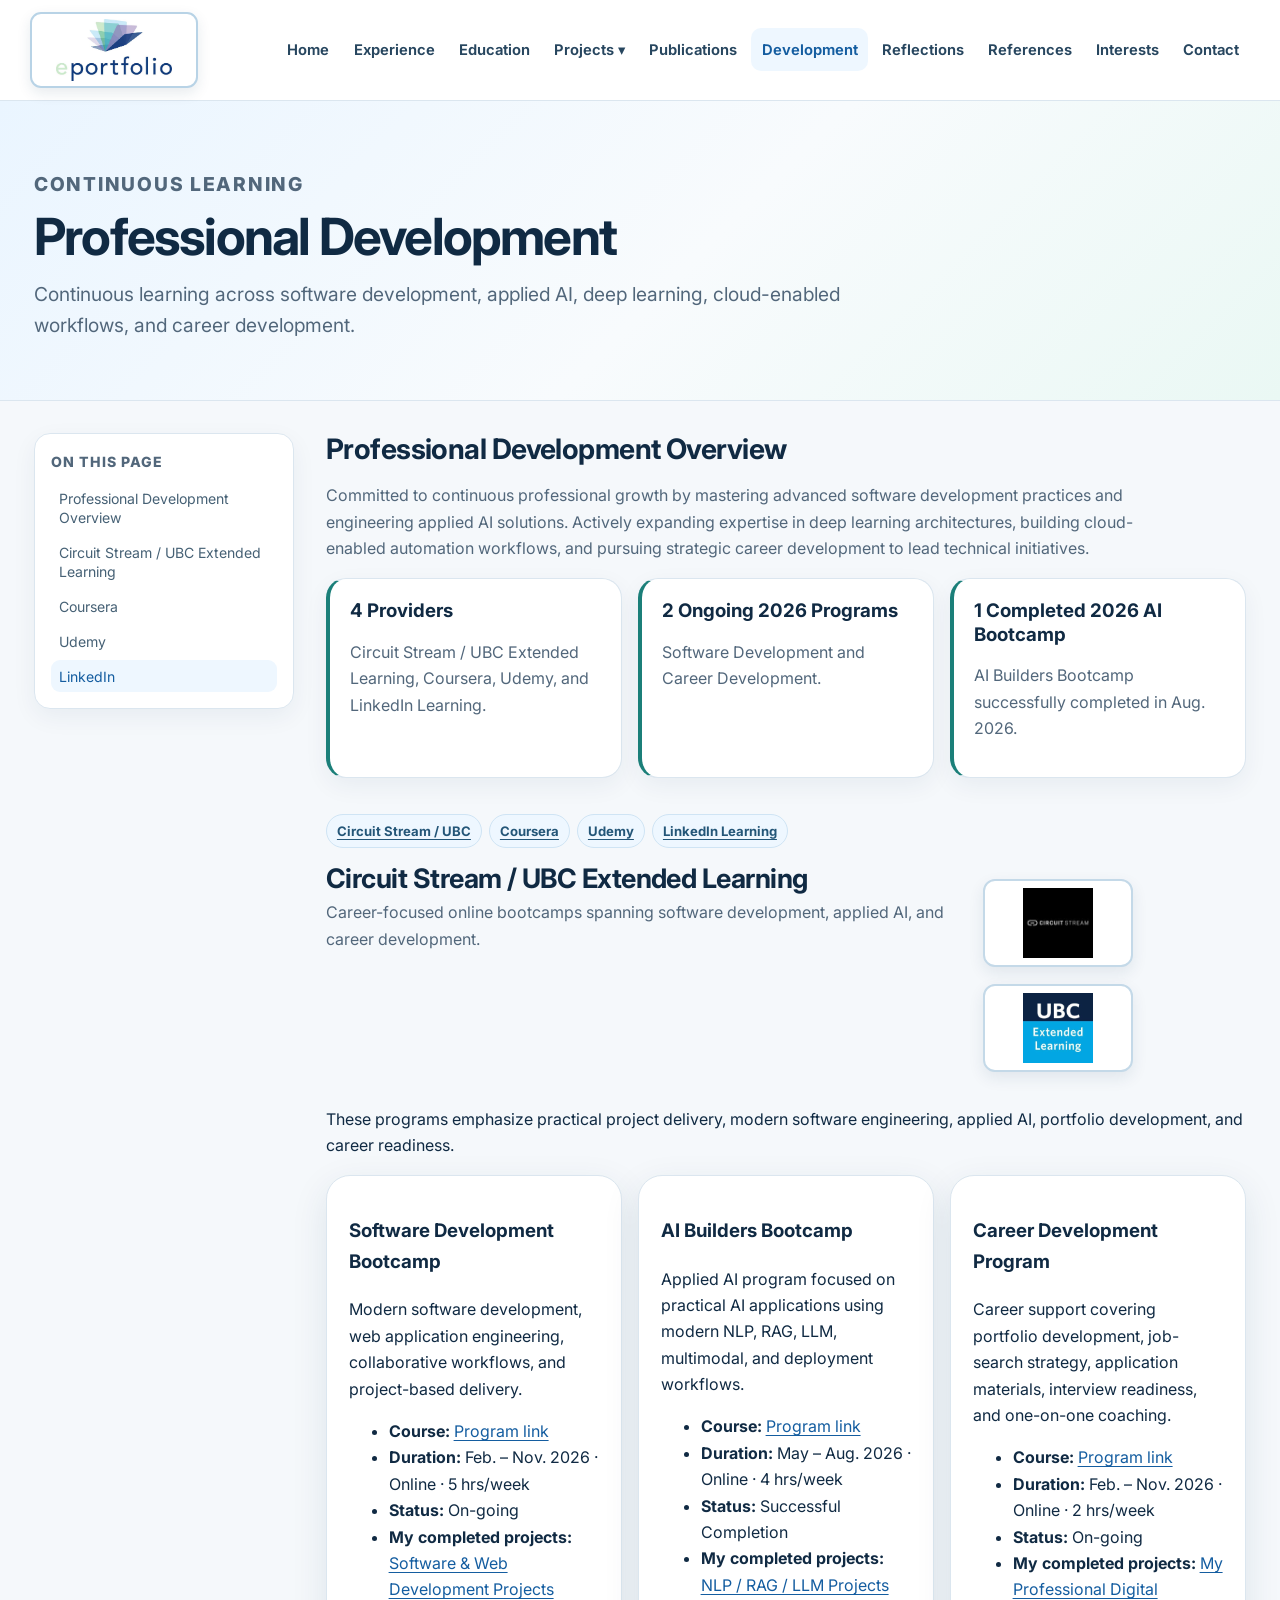
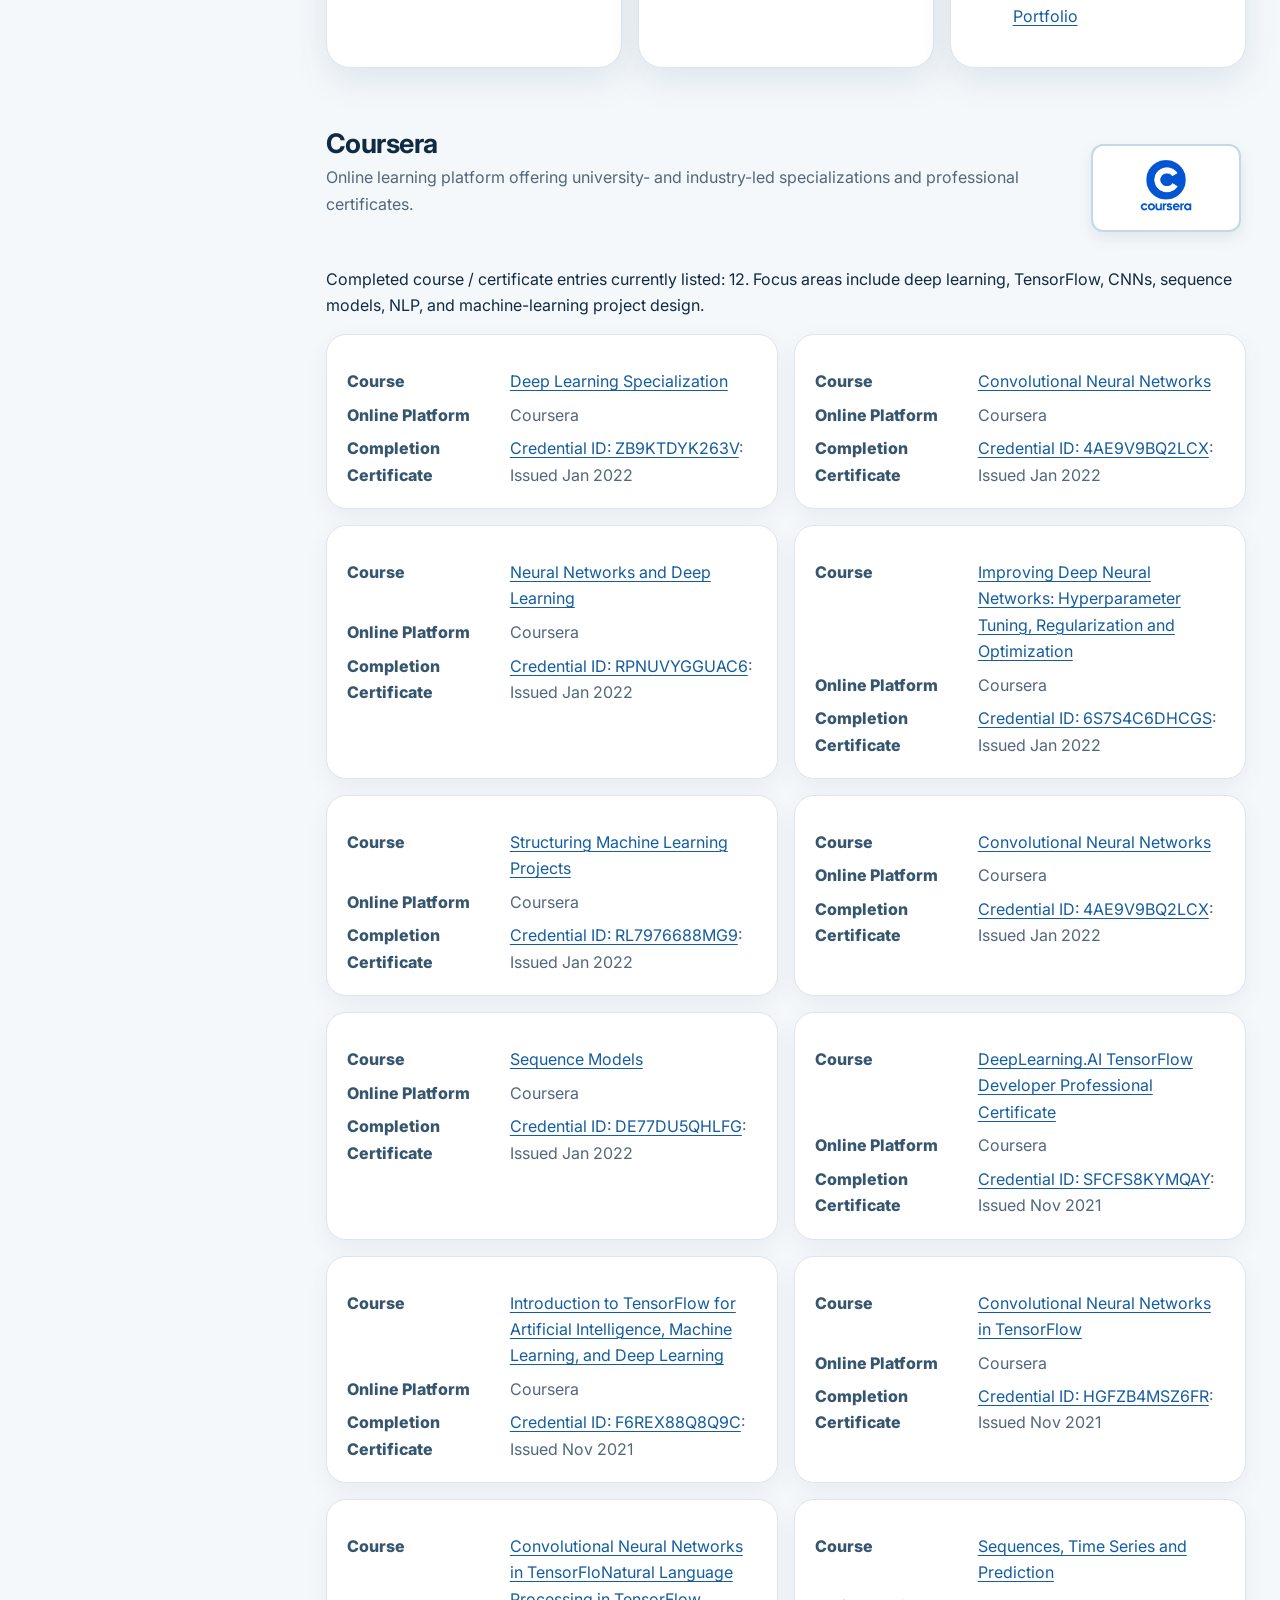
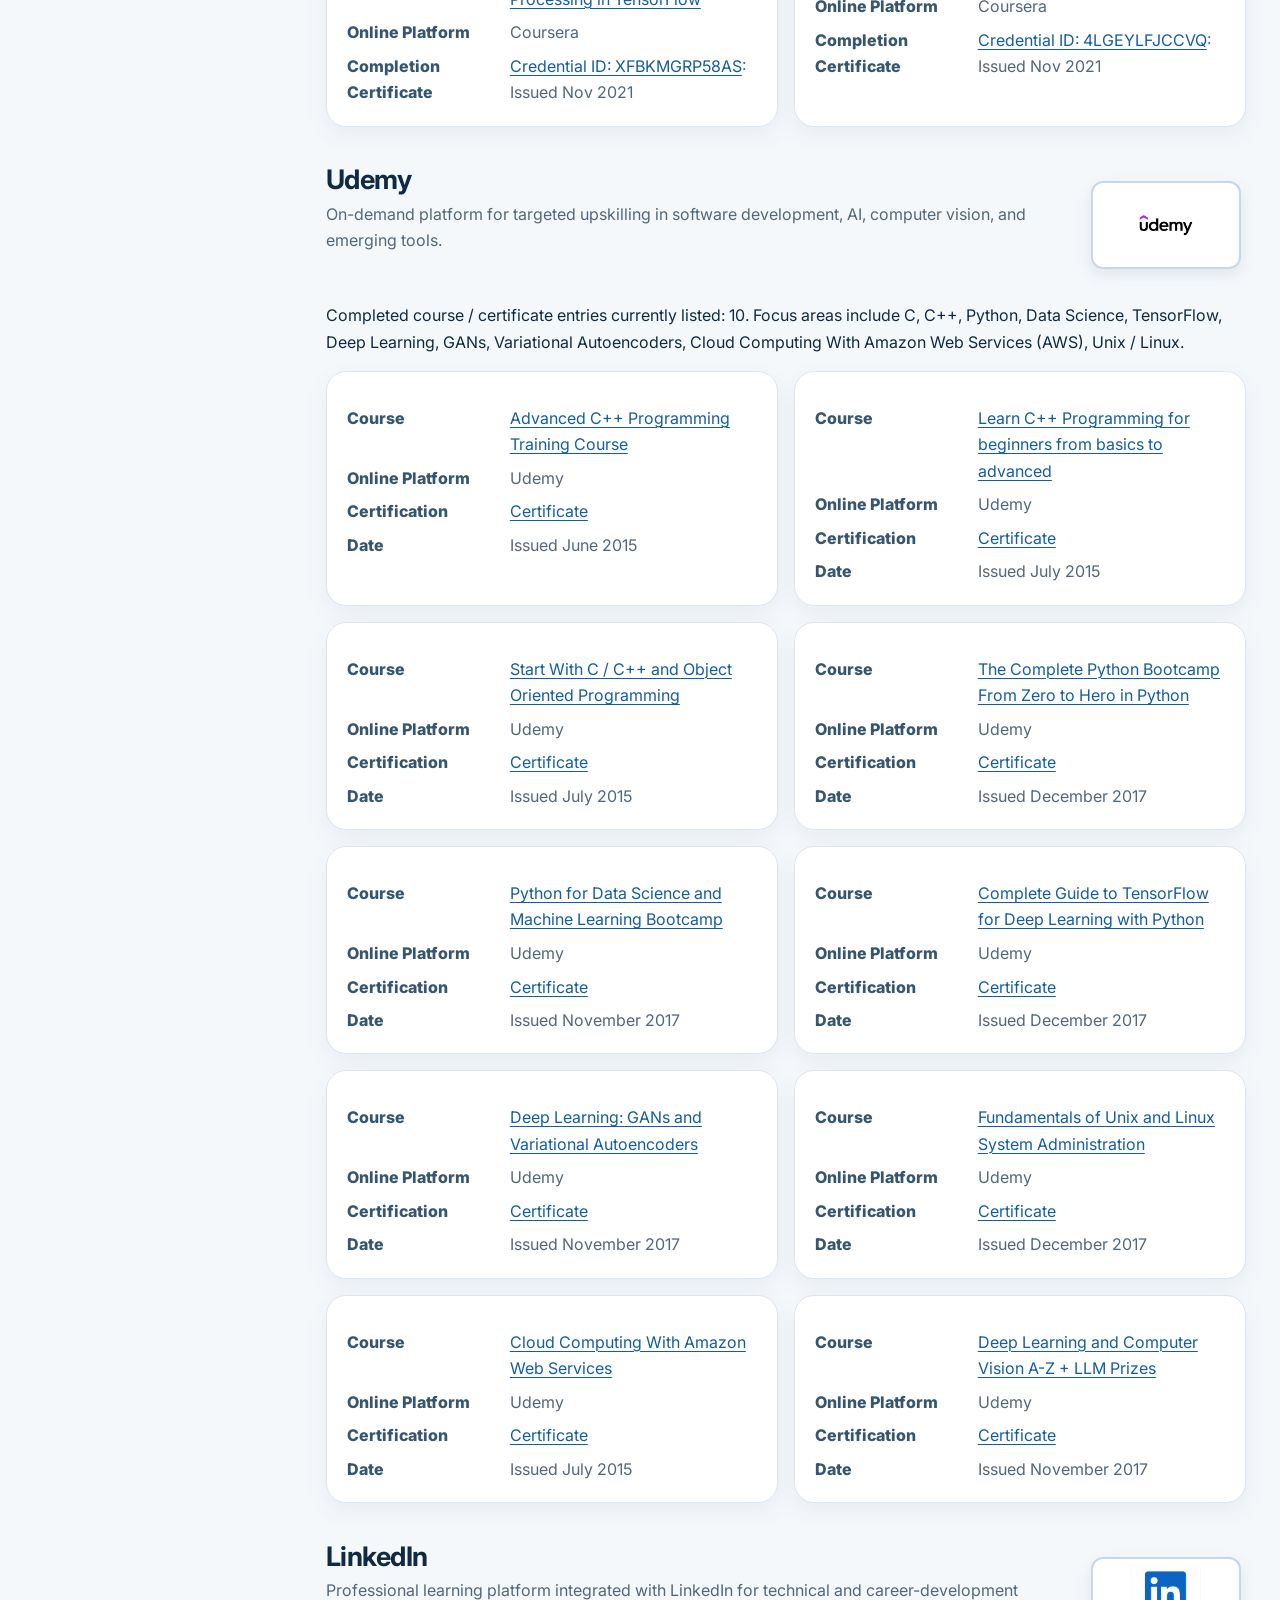
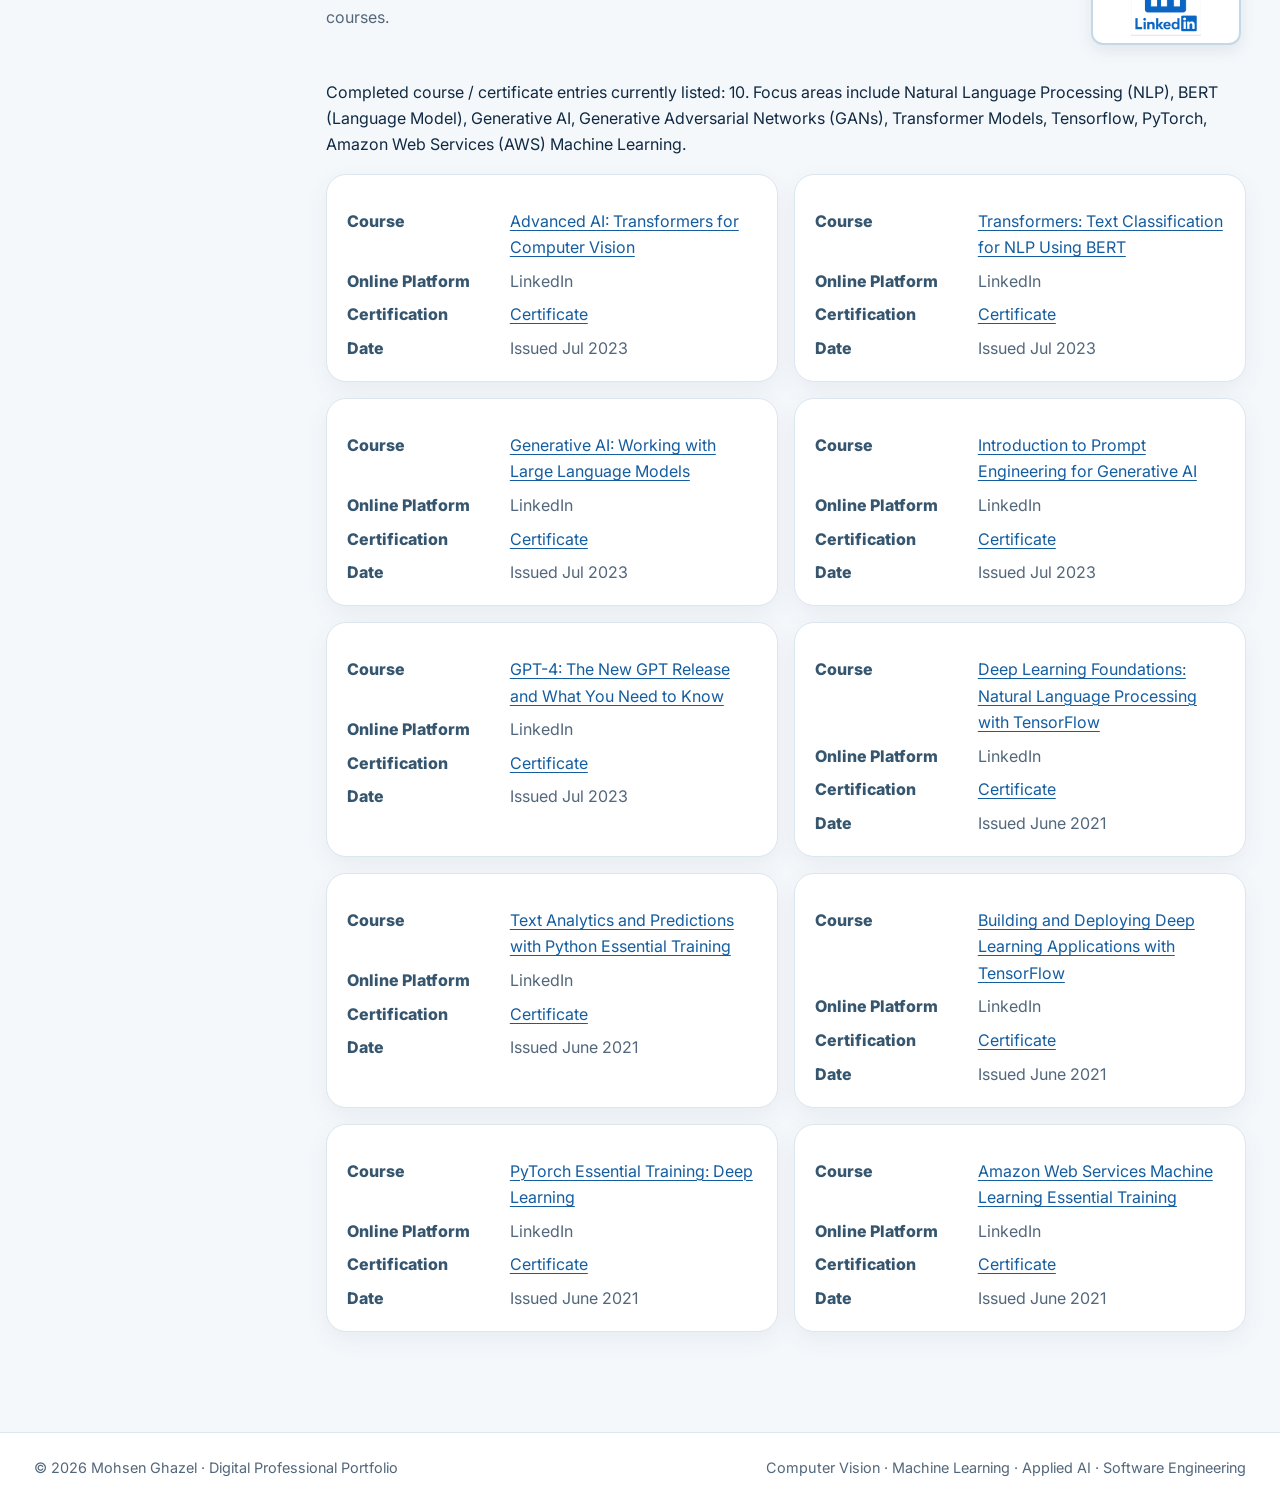
==== prof-dev.html @ 29c1208e "My updated DPP commit" ====
<!doctype html>
<html lang="en">
  <head>
    <meta charset="utf-8" />
    <meta content="width=device-width,initial-scale=1" name="viewport" />
    <meta
      content="Structured upskilling in software development, AI development, cloud technologies, and career development — presented as responsive cards instead of fixed-width tables."
      name="description"
    />
    <title>Professional Development | Mohsen Ghazel</title>
    <link href="https://fonts.googleapis.com" rel="preconnect" />
    <link crossorigin="" href="https://fonts.gstatic.com" rel="preconnect" />
    <link
      href="https://fonts.googleapis.com/css2?family=Inter:wght@400;500;600;700;800&amp;display=swap"
      rel="stylesheet"
    />
    <link href="css/styles.css" rel="stylesheet" />
  </head>
  <body id="top">
    <div data-site-header=""></div>
    <section class="hero">
      <div class="hero-inner">
        <p class="kicker">Continuous Learning</p>
        <h1>Professional Development</h1>
        <p>
          Continuous learning across software development, applied AI, deep
          learning, cloud-enabled workflows, and career development.
        </p>
      </div>
    </section>
    <main class="page-shell">
      <aside
        aria-label="Page table of contents"
        class="page-toc"
        data-page-toc=""
      ></aside>
      <div class="page-content">
        <section class="section" id="professional-development-overview">
          <h2 class="section-title" data-toc="">
            Professional Development Overview
          </h2>
          <p class="section-lead">
            Committed to continuous professional growth by mastering advanced 
            software development practices and engineering applied AI solutions. 
            Actively expanding expertise in deep learning architectures, building 
            cloud-enabled automation workflows, and pursuing strategic career 
            development to lead technical initiatives.
          </p>
          <div class="card-grid three">
            <article class="card feature-card">
              <h3>4 Providers</h3>
              <p>
                Circuit Stream / UBC Extended Learning, Coursera, Udemy, and
                LinkedIn Learning.
              </p>
            </article>
            <article class="card feature-card">
              <h3>2 Ongoing 2026 Programs</h3>
              <p>Software Development and Career Development.</p>
            </article>
            <article class="card feature-card">
              <h3>1 Completed 2026 AI Bootcamp</h3>
              <p>AI Builders Bootcamp successfully completed in Aug. 2026.</p>
            </article>
          </div>
        </section>
        <div class="chip-row">
          <a class="chip" href="#circuit-stream-ubc">Circuit Stream / UBC</a
          ><a class="chip" href="#coursera">Coursera</a
          ><a class="chip" href="#udemy">Udemy</a
          ><a class="chip" href="#linkedin">LinkedIn Learning</a>
        </div>
        <section class="section" id="circuit-stream-ubc">
          <div class="role-head">
            <div class="role-title-block">
              <h2 class="section-title" data-toc="">
                Circuit Stream / UBC Extended Learning
              </h2>
              <p class="company-line">
                Career-focused online bootcamps spanning software development,
                applied AI, and career development.
              </p>
            </div>
            <div class="chip-row">
              <img
                alt="Circuit Stream"
                src="assets/images/circuit_stream.jpg"
                style="
                  max-width: 100px;
                  max-height: 58px;
                  object-fit: contain;
                  border-radius: 8px;
                  background: #fff;
                  padding: 4px;
                "
              / class="provider-logo"><img
                alt="UBC Extended Learning"
                src="assets/images/ubc-extended-learning.jpg"
                style="
                  max-width: 100px;
                  max-height: 58px;
                  object-fit: contain;
                  border-radius: 8px;
                  background: #fff;
                  padding: 4px;
                "
              / class="provider-logo">
            </div>
          </div>
          <p>
            These programs emphasize practical project delivery, modern software
            engineering, applied AI, portfolio development, and career
            readiness.
          </p>
          <div class="card-grid three">
            <article class="role-card">
              <h3>Software Development Bootcamp</h3>
              <p>
                Modern software development, web application engineering,
                collaborative workflows, and project-based delivery.
              </p>
              <ul>
                <li>
                  <strong>Course: </strong
                  ><a
                    href="https://www.circuitstream.com/bootcamp/software-development"
                    rel="noopener"
                    target="_blank"
                    >Program link</a
                  >
                </li>
                <li>
                  <strong>Duration: </strong>Feb. – Nov. 2026 · Online · 5
                  hrs/week
                </li>
                <li><strong>Status: </strong>On-going</li>
                <li>
                  <strong>My completed projects: </strong
                  ><a href="software-web-projects.html"
                    >Software &amp; Web Development Projects</a
                  >
                </li>
              </ul>
            </article>
            <article class="role-card">
              <h3>AI Builders Bootcamp</h3>
              <p>
                Applied AI program focused on practical AI applications using
                modern NLP, RAG, LLM, multimodal, and deployment workflows.
              </p>
              <ul>
                <li>
                  <strong>Course: </strong
                  ><a
                    href="https://www.circuitstream.com/lp/ai-builders-bootcamp"
                    rel="noopener"
                    target="_blank"
                    >Program link</a
                  >
                </li>
                <li>
                  <strong>Duration: </strong>May – Aug. 2026 · Online · 4
                  hrs/week
                </li>
                <li><strong>Status: </strong>Successful Completion</li>
                <li>
                  <strong>My completed projects: </strong
                  ><a href="nlp-projects.html">NLP / RAG / LLM Projects</a>
                </li>
              </ul>
            </article>
            <article class="role-card">
              <h3>Career Development Program</h3>
              <p>
                Career support covering portfolio development, job-search
                strategy, application materials, interview readiness, and
                one-on-one coaching.
              </p>
              <ul>
                <li>
                  <strong>Course: </strong
                  ><a
                    href="https://help.circuitstream.com/career-development/introducing-the-career-program"
                    rel="noopener"
                    target="_blank"
                    >Program link</a
                  >
                </li>
                <li>
                  <strong>Duration: </strong>Feb. – Nov. 2026 · Online · 2
                  hrs/week
                </li>
                <li><strong>Status: </strong>On-going</li>
                <li>
                  <strong>My completed projects: </strong
                  ><a href="index.html">My Professional Digital Portfolio</a>
                </li>
              </ul>
            </article>
          </div>
        </section>

        <!-- Coursera -->
        <section class="section" id="coursera">
          <div class="role-head">
            <div class="role-title-block">
              <h2 class="section-title" data-toc="">Coursera</h2>
              <p class="company-line">
                Online learning platform offering university- and industry-led
                specializations and professional certificates.
              </p>
            </div>
            <div class="chip-row">
              <img
                alt="Coursera"
                src="assets/images/coursera.png"
                style="
                  max-width: 100px;
                  max-height: 58px;
                  object-fit: contain;
                  border-radius: 8px;
                  background: #fff;
                  padding: 4px;
                "
              / class="provider-logo">
            </div>
          </div>
          <p>
            Completed course / certificate entries currently listed: 12. Focus
            areas include deep learning, TensorFlow, CNNs, sequence models, NLP,
            and machine-learning project design.
          </p>

          <!-- Course # 1 -->
          <div class="card-grid">
            <article class="data-card">
              <dl>
                <dt>Course</dt>
                <dd>
                  <td>
                    <a
                      href="https://www.coursera.org/specializations/deep-learning/"
                      rel="noopener"
                      target="blank"
                      >Deep Learning Specialization</a
                    >
                  </td>
                </dd>
                <dt>Online Platform</dt>
                <dd><td>Coursera</td></dd>
                <dt>Completion Certificate</dt>
                <dd>
                  <td>
                    <a
                      href="https://www.coursera.org/account/accomplishments/specialization/certificate/ZB9KTDYK263V/"
                      rel="noopener"
                      target="blank"
                      >Credential ID: ZB9KTDYK263V</a
                    >: Issued Jan 2022
                  </td>
                </dd>
              </dl>
            </article>

            <!-- Course # 2 -->
            <article class="data-card">
              <dl>
                <dt>Course</dt>
                <dd>
                  <td>
                    <a
                      href="https://www.coursera.org/learn/convolutional-neural-networks?specialization=deep-learning/"
                      rel="noopener"
                      target="blank"
                      >Convolutional Neural Networks</a
                    >
                  </td>
                </dd>
                <dt>Online Platform</dt>
                <dd><td>Coursera</td></dd>
                <dt>Completion Certificate</dt>
                <dd>
                  <td>
                    <a
                      href="https://www.coursera.org/account/accomplishments/certificate/4AE9V9BQ2LCX/"
                      rel="noopener"
                      target="blank"
                      >Credential ID: 4AE9V9BQ2LCX</a
                    >: Issued Jan 2022
                  </td>
                </dd>
              </dl>
            </article>

            <!-- Course # 3 -->
            <article class="data-card">
              <dl>
                <dt>Course</dt>
                <dd>
                  <td>
                    <a
                      href="https://www.coursera.org/learn/neural-networks-deep-learning?specialization=deep-learning/"
                      rel="noopener"
                      target="blank"
                      >Neural Networks and Deep Learning</a
                    >
                  </td>
                </dd>
                <dt>Online Platform</dt>
                <dd><td>Coursera</td></dd>
                <dt>Completion Certificate</dt>
                <dd>
                  <td>
                    <a
                      href="https://www.coursera.org/account/accomplishments/certificate/RPNUVYGGUAC6/"
                      rel="noopener"
                      target="blank"
                      >Credential ID: RPNUVYGGUAC6</a
                    >: Issued Jan 2022
                  </td>
                </dd>
              </dl>
            </article>

            <!-- Course # 4 -->
            <article class="data-card">
              <dl>
                <dt>Course</dt>
                <dd>
                  <td>
                    <a
                      href="https://www.coursera.org/learn/deep-neural-network?specialization=deep-learning/"
                      rel="noopener"
                      target="blank"
                      >Improving Deep Neural Networks: Hyperparameter Tuning,
                      Regularization and Optimization</a
                    >
                  </td>
                </dd>
                <dt>Online Platform</dt>
                <dd><td>Coursera</td></dd>
                <dt>Completion Certificate</dt>
                <dd>
                  <td>
                    <a
                      href="https://www.coursera.org/account/accomplishments/certificate/6S7S4C6DHCGS/"
                      rel="noopener"
                      target="blank"
                      >Credential ID: 6S7S4C6DHCGS</a
                    >: Issued Jan 2022
                  </td>
                </dd>
              </dl>
            </article>

            <!-- Course # 5 -->
            <article class="data-card">
              <dl>
                <dt>Course</dt>
                <dd>
                  <td>
                    <a
                      href="https://www.coursera.org/learn/machine-learning-projects?specialization=deep-learning/"
                      rel="noopener"
                      target="blank"
                      >Structuring Machine Learning Projects</a
                    >
                  </td>
                </dd>
                <dt>Online Platform</dt>
                <dd><td>Coursera</td></dd>
                <dt>Completion Certificate</dt>
                <dd>
                  <td>
                    <a
                      href="https://www.coursera.org/account/accomplishments/certificate/RL7976688MG9/"
                      rel="noopener"
                      target="blank"
                      >Credential ID: RL7976688MG9</a
                    >: Issued Jan 2022
                  </td>
                </dd>
              </dl>
            </article>

            <!-- Course # 6 -->
            <article class="data-card">
              <dl>
                <dt>Course</dt>
                <dd>
                  <td>
                    <a
                      href="https://www.coursera.org/learn/convolutional-neural-networks?specialization=deep-learning/"
                      rel="noopener"
                      target="blank"
                      >Convolutional Neural Networks</a
                    >
                  </td>
                </dd>
                <dt>Online Platform</dt>
                <dd><td>Coursera</td></dd>
                <dt>Completion Certificate</dt>
                <dd>
                  <td>
                    <a
                      href="https://www.coursera.org/account/accomplishments/certificate/4AE9V9BQ2LCX/"
                      rel="noopener"
                      target="blank"
                      >Credential ID: 4AE9V9BQ2LCX</a
                    >: Issued Jan 2022
                  </td>
                </dd>
              </dl>
            </article>

            <!-- Course # 7 -->
            <article class="data-card">
              <dl>
                <dt>Course</dt>
                <dd>
                  <td>
                    <a
                      href="https://www.coursera.org/learn/nlp-sequence-models?specialization=deep-learning/"
                      rel="noopener"
                      target="blank"
                      >Sequence Models</a
                    >
                  </td>
                </dd>
                <dt>Online Platform</dt>
                <dd><td>Coursera</td></dd>
                <dt>Completion Certificate</dt>
                <dd>
                  <td>
                    <a
                      href="https://www.coursera.org/account/accomplishments/certificate/DE77DU5QHLFG/"
                      rel="noopener"
                      target="blank"
                      >Credential ID: DE77DU5QHLFG</a
                    >: Issued Jan 2022
                  </td>
                </dd>
              </dl>
            </article>

            <!-- Course # 8 -->
            <article class="data-card">
              <dl>
                <dt>Course</dt>
                <dd>
                  <td>
                    <a
                      href="https://www.coursera.org/professional-certificates/tensorflow-in-practice/"
                      rel="noopener"
                      target="blank"
                      >DeepLearning.AI TensorFlow Developer Professional
                      Certificate</a
                    >
                  </td>
                </dd>
                <dt>Online Platform</dt>
                <dd><td>Coursera</td></dd>
                <dt>Completion Certificate</dt>
                <dd>
                  <td>
                    <a
                      href="https://www.coursera.org/account/accomplishments/specialization/certificate/SFCFS8KYMQAY/"
                      rel="noopener"
                      target="blank"
                      >Credential ID: SFCFS8KYMQAY</a
                    >: Issued Nov 2021
                  </td>
                </dd>
              </dl>
            </article>

            <!-- Course # 9 -->
            <article class="data-card">
              <dl>
                <dt>Course</dt>
                <dd>
                  <td>
                    <a
                      href="https://www.coursera.org/learn/introduction-tensorflow?specialization=tensorflow-in-practice/"
                      rel="noopener"
                      target="blank"
                      >Introduction to TensorFlow for Artificial Intelligence,
                      Machine Learning, and Deep Learning</a
                    >
                  </td>
                </dd>
                <dt>Online Platform</dt>
                <dd><td>Coursera</td></dd>
                <dt>Completion Certificate</dt>
                <dd>
                  <td>
                    <a
                      href="https://www.coursera.org/account/accomplishments/certificate/F6REX88Q8Q9C/"
                      rel="noopener"
                      target="blank"
                      >Credential ID: F6REX88Q8Q9C</a
                    >: Issued Nov 2021
                  </td>
                </dd>
              </dl>
            </article>

            <!-- Course # 10 -->
            <article class="data-card">
              <dl>
                <dt>Course</dt>
                <dd>
                  <td>
                    <a
                      href="https://www.coursera.org/learn/convolutional-neural-networks-tensorflow?specialization=tensorflow-in-practice/"
                      rel="noopener"
                      target="blank"
                      >Convolutional Neural Networks in TensorFlow</a
                    >
                  </td>
                </dd>
                <dt>Online Platform</dt>
                <dd><td>Coursera</td></dd>
                <dt>Completion Certificate</dt>
                <dd>
                  <td>
                    <a
                      href="https://www.coursera.org/account/accomplishments/certificate/HGFZB4MSZ6FR/"
                      rel="noopener"
                      target="blank"
                      >Credential ID: HGFZB4MSZ6FR</a
                    >: Issued Nov 2021
                  </td>
                </dd>
              </dl>
            </article>

            <!-- Course # 11 -->
            <article class="data-card">
              <dl>
                <dt>Course</dt>
                <dd>
                  <td>
                    <a
                      href="https://www.coursera.org/learn/natural-language-processing-tensorflow?specialization=tensorflow-in-practice/"
                      rel="noopener"
                      target="blank"
                      >Convolutional Neural Networks in TensorFloNatural
                      Language Processing in TensorFlow</a
                    >
                  </td>
                </dd>
                <dt>Online Platform</dt>
                <dd><td>Coursera</td></dd>
                <dt>Completion Certificate</dt>
                <dd>
                  <td>
                    <a
                      href="https://www.coursera.org/account/accomplishments/certificate/XFBKMGRP58AS/"
                      rel="noopener"
                      target="blank"
                      >Credential ID: XFBKMGRP58AS</a
                    >: Issued Nov 2021
                  </td>
                </dd>
              </dl>
            </article>

            <!-- Course # 12 -->
            <article class="data-card">
              <dl>
                <dt>Course</dt>
                <dd>
                  <td>
                    <a
                      href="https://www.coursera.org/learn/tensorflow-sequences-time-series-and-prediction?specialization=tensorflow-in-practice/"
                      rel="noopener"
                      target="blank"
                      >Sequences, Time Series and Prediction</a
                    >
                  </td>
                </dd>
                <dt>Online Platform</dt>
                <dd><td>Coursera</td></dd>
                <dt>Completion Certificate</dt>
                <dd>
                  <td>
                    <a
                      href="https://www.coursera.org/account/accomplishments/certificate/4LGEYLFJCCVQ/"
                      rel="noopener"
                      target="blank"
                      >Credential ID: 4LGEYLFJCCVQ</a
                    >: Issued Nov 2021
                  </td>
                </dd>
              </dl>
            </article>
          </div>
        </section>

        <!-- Udemy -->
        <section class="section" id="udemy">
          <div class="role-head">
            <div class="role-title-block">
              <h2 class="section-title" data-toc="">Udemy</h2>
              <p class="company-line">
                On-demand platform for targeted upskilling in software
                development, AI, computer vision, and emerging tools.
              </p>
            </div>
            <div class="chip-row">
              <img
                alt="Udemy"
                src="assets/images/udemy.png"
                style="
                  max-width: 100px;
                  max-height: 58px;
                  object-fit: contain;
                  border-radius: 8px;
                  background: #fff;
                  padding: 4px;
                "
              / class="provider-logo">
            </div>
          </div>
          <p>
            Completed course / certificate entries currently listed: 10. Focus
            areas include C, C++, Python, Data Science, TensorFlow, Deep Learning, GANs, 
            Variational Autoencoders, Cloud Computing With Amazon Web Services (AWS),  Unix / Linux.
          </p>
          <div class="card-grid">

            <!-- Course # 1 -->
            <article class="data-card">
              <dl>
                <dt>Course</dt>
                <dd>
                  <td>
                    <a
                      href="https://www.udemy.com/course/advanced-c-programming/"
                      rel="noopener"
                      target="blank">Advanced C++ Programming Training Course</a>
                  </td>
                </dd>
                <dt>Online Platform</dt>
                <dd>
                    <td>Udemy</td>
                </dd>
                <dt>Certification</dt>
                <dd>
                  <td>
                    <a
                      href="https://www.udemy.com/certificate/UC-YIQM1E6H/"
                      rel="noopener"
                      target="blank">Certificate</a>
                  </td>
                </dd>
                <dt>Date</dt>
                <dd>
                  <td>
                     Issued June 2015
                  </td>
                </dd>
              </dl>
            </article>

            <!-- Course # 2 -->
            <article class="data-card">
              <dl>
                <dt>Course</dt>
                <dd>
                  <td>
                    <a
                      href="https://www.udemy.com/course/complete-c-programming-step-by-step-tutorial/"
                      rel="noopener"
                      target="blank">Learn C++ Programming for beginners from basics to advanced</a>
                  </td>
                </dd>
                <dt>Online Platform</dt>
                <dd>
                    <td>Udemy</td>
                </dd>
                <dt>Certification</dt>
                <dd>
                  <td>
                    <a
                      href="https://www.udemy.com/certificate/UC-ENN8RD55/"
                      rel="noopener"
                      target="blank">Certificate</a>
                  </td>
                </dd>
                <dt>Date</dt>
                <dd>
                  <td>
                     Issued July 2015
                  </td>
                </dd>
              </dl>
            </article>

            <!-- Course # 3 -->
            <article class="data-card">
              <dl>
                <dt>Course</dt>
                <dd>
                  <td>
                    <a
                      href="https://www.udemy.com/course/beginning-with-c-plus-plus/"
                      rel="noopener"
                      target="blank">Start With C / C++ and Object Oriented Programming</a>
                  </td>
                </dd>
                <dt>Online Platform</dt>
                <dd>
                    <td>Udemy</td>
                </dd>
                <dt>Certification</dt>
                <dd>
                  <td>
                    <a
                      href="https://www.udemy.com/certificate/UC-W9SD3MDA/"
                      rel="noopener"
                      target="blank">Certificate</a>
                  </td>
                </dd>
                <dt>Date</dt>
                <dd>
                  <td>
                     Issued July 2015
                  </td>
                </dd>
              </dl>
            </article>

            <!-- Course # 4 -->
            <article class="data-card">
              <dl>
                <dt>Course</dt>
                <dd>
                  <td>
                    <a
                      href="https://www.udemy.com/course/complete-python-bootcamp/"
                      rel="noopener"
                      target="blank">The Complete Python Bootcamp From Zero to Hero in Python</a>
                  </td>
                </dd>
                <dt>Online Platform</dt>
                <dd>
                    <td>Udemy</td>
                </dd>
                <dt>Certification</dt>
                <dd>
                  <td>
                    <a
                      href="https://www.udemy.com/certificate/UC-N4HSH5JZ/"
                      rel="noopener"
                      target="blank">Certificate</a>
                  </td>
                </dd>
                <dt>Date</dt>
                <dd>
                  <td>
                     Issued December 2017
                  </td>
                </dd>
              </dl>
            </article>

            <!-- Course # 5 -->
            <article class="data-card">
              <dl>
                <dt>Course</dt>
                <dd>
                  <td>
                    <a
                      href="https://www.udemy.com/course/python-for-data-science-and-machine-learning-bootcamp/"
                      rel="noopener"
                      target="blank">Python for Data Science and Machine Learning Bootcamp</a>
                  </td>
                </dd>
                <dt>Online Platform</dt>
                <dd>
                    <td>Udemy</td>
                </dd>
                <dt>Certification</dt>
                <dd>
                  <td>
                    <a
                      href="https://www.udemy.com/certificate/UC-VI5YU85D/"
                      rel="noopener"
                      target="blank">Certificate</a>
                  </td>
                </dd>
                <dt>Date</dt>
                <dd>
                  <td>
                     Issued November 2017
                  </td>
                </dd>
              </dl>
            </article>

            <!-- Course # 6 -->
            <article class="data-card">
              <dl>
                <dt>Course</dt>
                <dd>
                  <td>
                    <a
                      href="https://www.udemy.com/course/complete-guide-to-tensorflow-for-deep-learning-with-python/"
                      rel="noopener"
                      target="blank">Complete Guide to TensorFlow for Deep Learning with Python</a>
                  </td>
                </dd>
                <dt>Online Platform</dt>
                <dd>
                    <td>Udemy</td>
                </dd>
                <dt>Certification</dt>
                <dd>
                  <td>
                    <a
                      href="https://www.udemy.com/certificate/UC-Y8OOV727/"
                      rel="noopener"
                      target="blank">Certificate</a>
                  </td>
                </dd>
                <dt>Date</dt>
                <dd>
                  <td>
                     Issued December 2017
                  </td>
                </dd>
              </dl>
            </article>

            <!-- Course # 7 -->
            <article class="data-card">
              <dl>
                <dt>Course</dt>
                <dd>
                  <td>
                    <a
                      href="https://www.udemy.com/course/deep-learning-gans-and-variational-autoencoders/"
                      rel="noopener"
                      target="blank">Deep Learning: GANs and Variational Autoencoders</a>
                  </td>
                </dd>
                <dt>Online Platform</dt>
                <dd>
                    <td>Udemy</td>
                </dd>
                <dt>Certification</dt>
                <dd>
                  <td>
                    <a
                      href="https://www.udemy.com/certificate/UC-IGZDH09G/"
                      rel="noopener"
                      target="blank">Certificate</a>
                  </td>
                </dd>
                <dt>Date</dt>
                <dd>
                  <td>
                     Issued November 2017
                  </td>
                </dd>
              </dl>
            </article>

            <!-- Course # 8 -->
            <article class="data-card">
              <dl>
                <dt>Course</dt>
                <dd>
                  <td>
                    <a
                      href="https://www.udemy.com/course/fundamentals-of-unix-and-linux-system-administration/"
                      rel="noopener"
                      target="blank">Fundamentals of Unix and Linux System Administration</a>
                  </td>
                </dd>
                <dt>Online Platform</dt>
                <dd>
                    <td>Udemy</td>
                </dd>
                <dt>Certification</dt>
                <dd>
                  <td>
                    <a
                      href="https://www.udemy.com/certificate/UC-MKYF027B/"
                      rel="noopener"
                      target="blank">Certificate</a>
                  </td>
                </dd>
                <dt>Date</dt>
                <dd>
                  <td>
                     Issued December 2017
                  </td>
                </dd>
              </dl>
            </article>

            <!-- Course # 9 -->
            <article class="data-card">
              <dl>
                <dt>Course</dt>
                <dd>
                  <td>
                    <a
                      href="https://www.udemy.com/course/cloud-computing-with-amazon-web-services-part-1/"
                      rel="noopener"
                      target="blank">Cloud Computing With Amazon Web Services</a>
                  </td>
                </dd>
                <dt>Online Platform</dt>
                <dd>
                    <td>Udemy</td>
                </dd>
                <dt>Certification</dt>
                <dd>
                  <td>
                    <a
                      href="https://www.udemy.com/certificate/UC-KI8N9J1Q/"
                      rel="noopener"
                      target="blank">Certificate</a>
                  </td>
                </dd>
                <dt>Date</dt>
                <dd>
                  <td>
                     Issued July 2015
                  </td>
                </dd>
              </dl>
            </article>

            <!-- Course # 10 -->
            <article class="data-card">
              <dl>
                <dt>Course</dt>
                <dd>
                  <td>
                    <a
                      href="https://www.udemy.com/course/computer-vision-a-z/"
                      rel="noopener"
                      target="blank">Deep Learning and Computer Vision A-Z + LLM Prizes</a>
                  </td>
                </dd>
                <dt>Online Platform</dt>
                <dd>
                    <td>Udemy</td>
                </dd>
                <dt>Certification</dt>
                <dd>
                  <td>
                    <a
                      href="https://www.udemy.com/certificate/UC-5EJ1U7OT/"
                      rel="noopener"
                      target="blank">Certificate</a>
                  </td>
                </dd>
                <dt>Date</dt>
                <dd>
                  <td>
                     Issued November 2017
                  </td>
                </dd>
              </dl>
            </article>
        </section>

        <!-- LinkedIn -->
        <section class="section" id="linkedin">
          <div class="role-head">
            <div class="role-title-block">
              <h2 class="section-title" data-toc="">LinkedIn</h2>
              <p class="company-line">
                Professional learning platform integrated with LinkedIn for
                technical and career-development courses.
              </p>
            </div>
            <div class="chip-row">
              <img
                alt="LinkedIn"
                src="assets/images/linkedin.png"
                style="
                  max-width: 100px;
                  max-height: 58px;
                  object-fit: contain;
                  border-radius: 8px;
                  background: #fff;
                  padding: 4px;
                "
              / class="provider-logo">
            </div>
          </div>
          <p>
            Completed course / certificate entries currently listed: 10. Focus
            areas include Natural Language Processing (NLP), BERT (Language Model),
            Generative AI, Generative Adversarial Networks (GANs), 
            Transformer Models, Tensorflow, PyTorch, Amazon Web Services (AWS) Machine Learning.
          </p>
          <div class="card-grid">

            <!-- Course # 1 -->
            <article class="data-card">
              <dl>
                <dt>Course</dt>
                <dd>
                  <td>
                    <a
                      href="https://www.linkedin.com/learning/advanced-ai-transformers-for-computer-vision/"
                      rel="noopener"
                      target="blank">Advanced AI: Transformers for Computer Vision</a>
                  </td>
                </dd>
                <dt>Online Platform</dt>
                <dd>
                    <td>LinkedIn</td>
                </dd>
                <dt>Certification</dt>
                <dd>
                  <td>
                    <a
                      href="https://www.linkedin.com/learning/certificates/0f47989471ab7770aa7fd74dfc569345faa39df8bd0def56ed1d1c548ed3d978/"
                      rel="noopener"
                      target="blank">Certificate</a>
                  </td>
                </dd>
                <dt>Date</dt>
                <dd>
                  <td>
                     Issued Jul 2023
                  </td>
                </dd>
              </dl>
            </article>

            <!-- Course # 2 -->
            <article class="data-card">
              <dl>
                <dt>Course</dt>
                <dd>
                  <td>
                    <a
                      href="https://www.linkedin.com/learning/large-language-models-text-classification-for-nlp-using-bert/"
                      rel="noopener"
                      target="blank">Transformers: Text Classification for NLP Using BERT</a>
                  </td>
                </dd>
                <dt>Online Platform</dt>
                <dd>
                    <td>LinkedIn</td>
                </dd>
                <dt>Certification</dt>
                <dd>
                  <td>
                    <a
                      href="https://www.linkedin.com/learning/certificates/93850c393b67d06a4a452b17874de25ceaccb898807f5e3fd1251ff911e07607/"
                      rel="noopener"
                      target="blank">Certificate</a>
                  </td>
                </dd>
                <dt>Date</dt>
                <dd>
                  <td>
                     Issued Jul 2023
                  </td>
                </dd>
              </dl>
            </article>

            <!-- Course # 3 -->
            <article class="data-card">
              <dl>
                <dt>Course</dt>
                <dd>
                  <td>
                    <a
                      href="https://www.linkedin.com/learning/generative-ai-working-with-large-language-models/"
                      rel="noopener"
                      target="blank">Generative AI: Working with Large Language Models</a>
                  </td>
                </dd>
                <dt>Online Platform</dt>
                <dd>
                    <td>LinkedIn</td>
                </dd>
                <dt>Certification</dt>
                <dd>
                  <td>
                    <a
                      href="https://www.linkedin.com/learning/certificates/e729b8f57ae2777353185f6dca7bbbbc490c369eaba091c026276ed465899995/"
                      rel="noopener"
                      target="blank">Certificate</a>
                  </td>
                </dd>
                <dt>Date</dt>
                <dd>
                  <td>
                     Issued Jul 2023
                  </td>
                </dd>
              </dl>
            </article>

            <!-- Course # 4 -->
            <article class="data-card">
              <dl>
                <dt>Course</dt>
                <dd>
                  <td>
                    <a
                      href="https://www.linkedin.com/learning/introduction-to-prompt-engineering-for-generative-ai-2023/"
                      rel="noopener"
                      target="blank">Introduction to Prompt Engineering for Generative AI</a>
                  </td>
                </dd>
                <dt>Online Platform</dt>
                <dd>
                    <td>LinkedIn</td>
                </dd>
                <dt>Certification</dt>
                <dd>
                  <td>
                    <a
                      href="https://www.linkedin.com/learning/certificates/1256307cfbdd0553beee0de56bfc87e46735600f6ccb145c9d28138869c5865a/"
                      rel="noopener"
                      target="blank">Certificate</a>
                  </td>
                </dd>
                <dt>Date</dt>
                <dd>
                  <td>
                     Issued Jul 2023
                  </td>
                </dd>
              </dl>
            </article>

            <!-- Course # 5 -->
            <article class="data-card">
              <dl>
                <dt>Course</dt>
                <dd>
                  <td>
                    <a
                      href="https://www.linkedin.com/learning/gpt-4-openai-s-gpt-model-and-what-you-need-to-know/"
                      rel="noopener"
                      target="blank">GPT-4: The New GPT Release and What You Need to Know</a>
                  </td>
                </dd>
                <dt>Online Platform</dt>
                <dd>
                    <td>LinkedIn</td>
                </dd>
                <dt>Certification</dt>
                <dd>
                  <td>
                    <a
                      href="https://www.linkedin.com/learning/certificates/32e04d66316b786bc46ffcd4a0591c240a2b9b7c68674a15415f7d1ef85709e2/"
                      rel="noopener"
                      target="blank">Certificate</a>
                  </td>
                </dd>
                <dt>Date</dt>
                <dd>
                  <td>
                     Issued Jul 2023
                  </td>
                </dd>
              </dl>
            </article>

            <!-- Course # 6 -->
            <article class="data-card">
              <dl>
                <dt>Course</dt>
                <dd>
                  <td>
                    <a
                      href="https://www.linkedin.com/learning/deep-learning-foundations-natural-language-processing-with-tensorflow/"
                      rel="noopener"
                      target="blank">Deep Learning Foundations: Natural Language Processing with TensorFlow</a>
                  </td>
                </dd>
                <dt>Online Platform</dt>
                <dd>
                    <td>LinkedIn</td>
                </dd>
                <dt>Certification</dt>
                <dd>
                  <td>
                    <a
                      href="https://www.linkedin.com/learning/certificates/fd9c769f76f2e3f1763b7a9772a912d293d9d48cba1636759b32ab453133dd6c?trk=backfilled_certificate/"
                      rel="noopener"
                      target="blank">Certificate</a>
                  </td>
                </dd>
                <dt>Date</dt>
                <dd>
                  <td>
                     Issued June 2021
                  </td>
                </dd>
              </dl>
            </article>

            <!-- Course # 7 -->
            <article class="data-card">
              <dl>
                <dt>Course</dt>
                <dd>
                  <td>
                    <a
                      href="https://www.linkedin.com/learning/text-analytics-and-predictions-with-python-essential-training/"
                      rel="noopener"
                      target="blank">Text Analytics and Predictions with Python Essential Training</a>
                  </td>
                </dd>
                <dt>Online Platform</dt>
                <dd>
                    <td>LinkedIn</td>
                </dd>
                <dt>Certification</dt>
                <dd>
                  <td>
                    <a
                      href="https://www.linkedin.com/learning/certificates/dca84b8ca59cf6cc684312e9d7af880a164e1c42d66ab16a2eadcea2d2be0d18?trk=backfilled_certificate/"
                      rel="noopener"
                      target="blank">Certificate</a>
                  </td>
                </dd>
                <dt>Date</dt>
                <dd>
                  <td>
                     Issued June 2021
                  </td>
                </dd>
              </dl>
            </article>

            <!-- Course # 8 -->
            <article class="data-card">
              <dl>
                <dt>Course</dt>
                <dd>
                  <td>
                    <a
                      href="https://www.linkedin.com/learning/building-and-deploying-deep-learning-applications-with-tensorflow/"
                      rel="noopener"
                      target="blank">Building and Deploying Deep Learning Applications with TensorFlow</a>
                  </td>
                </dd>
                <dt>Online Platform</dt>
                <dd>
                    <td>LinkedIn</td>
                </dd>
                <dt>Certification</dt>
                <dd>
                  <td>
                    <a
                      href="https://www.linkedin.com/learning/certificates/0e27549a8e0948176f428b69c6785b6d66046899767b8787f43946319ec7a1c8?trk=backfilled_certificate/"
                      rel="noopener"
                      target="blank">Certificate</a>
                  </td>
                </dd>
                <dt>Date</dt>
                <dd>
                  <td>
                     Issued June 2021
                  </td>
                </dd>
              </dl>
            </article>

            <!-- Course # 9 -->
            <article class="data-card">
              <dl>
                <dt>Course</dt>
                <dd>
                  <td>
                    <a
                      href="https://www.linkedin.com/learning/pytorch-essential-training-deep-learning-2019/"
                      rel="noopener"
                      target="blank">PyTorch Essential Training: Deep Learning</a>
                  </td>
                </dd>
                <dt>Online Platform</dt>
                <dd>
                    <td>LinkedIn</td>
                </dd>
                <dt>Certification</dt>
                <dd>
                  <td>
                    <a
                      href="https://www.linkedin.com/learning/certificates/bae9afb803619117190aaa43f2c392e5f59312d7d4d330c0dc5913735eeb6ea4?trk=backfilled_certificate/"
                      rel="noopener"
                      target="blank">Certificate</a>
                  </td>
                </dd>
                <dt>Date</dt>
                <dd>
                  <td>
                     Issued June 2021
                  </td>
                </dd>
              </dl>
            </article>

            <!-- Course # 10 -->
            <article class="data-card">
              <dl>
                <dt>Course</dt>
                <dd>
                  <td>
                    <a
                      href="https://www.linkedin.com/learning/amazon-web-services-machine-learning-essential-training/"
                      rel="noopener"
                      target="blank">Amazon Web Services Machine Learning Essential Training</a>
                  </td>
                </dd>
                <dt>Online Platform</dt>
                <dd>
                    <td>LinkedIn</td>
                </dd>
                <dt>Certification</dt>
                <dd>
                  <td>
                    <a
                      href="https://www.linkedin.com/learning/certificates/ba8b0fa01008257df4ed925e43abbeaf8325e2bfd1958dd57c92e41e9a8a5fd8?trk=backfilled_certificate/"
                      rel="noopener"
                      target="blank">Certificate</a>
                  </td>
                </dd>
                <dt>Date</dt>
                <dd>
                  <td>
                     Issued June 2021
                  </td>
                </dd>
              </dl>
            </article>
        </section>
      </div>
    </main>
    <a aria-label="Back to top" class="back-top" href="#top">↑</a>
    <div data-site-footer=""></div>
    <script src="js/script.js"></script>
  </body>
</html>
---- css/styles.css ----
/* =========================================================
   Mohsen Ghazel — Digital Professional Portfolio
   Global responsive design system | 17-Aug-2026
   ========================================================= */
:root{--ink:#102a43;--muted:#52677b;--brand:#145da0;--brand2:#1b7f79;--accent:#eef7ff;--mint:#edf9f5;--paper:#fff;--bg:#f5f8fb;--line:#dbe6ef;--shadow:0 12px 36px rgba(18,55,86,.10);--radius:20px;--max:1260px}
*{box-sizing:border-box}html{scroll-behavior:smooth;scroll-padding-top:100px}body{margin:0;background:var(--bg);color:var(--ink);font-family:Inter,ui-sans-serif,system-ui,-apple-system,BlinkMacSystemFont,"Segoe UI",sans-serif;line-height:1.65}a{color:var(--brand);text-decoration-thickness:1px;text-underline-offset:3px}a:hover{color:#0b467f}img{max-width:100%;display:block}button{font:inherit}
.site-header{position:sticky;top:0;z-index:1000;background:rgba(255,255,255,.94);backdrop-filter:blur(12px);border-bottom:1px solid var(--line)}.nav-shell{max-width:var(--max);margin:auto;padding:.7rem 1.25rem;display:flex;align-items:center;gap:1rem}.brand{display:flex;align-items:center;gap:.75rem;text-decoration:none;color:var(--ink);font-weight:800;min-width:max-content}.brand img{width:118px;height:54px;object-fit:contain;border-radius:8px}.brand-text{display:none}.nav-toggle{margin-left:auto;border:1px solid var(--line);background:#fff;border-radius:10px;padding:.55rem .75rem;display:none}.global-nav{margin-left:auto;display:flex;align-items:center;gap:.15rem;flex-wrap:wrap}.global-nav a,.project-menu summary{display:block;padding:.58rem .68rem;border-radius:10px;text-decoration:none;color:#27465f;font-weight:650;font-size:.92rem;cursor:pointer;list-style:none}.global-nav a:hover,.global-nav a.active,.project-menu summary:hover{background:var(--accent);color:var(--brand)}.project-menu{position:relative}.project-menu summary::-webkit-details-marker{display:none}.project-menu[open] .project-pop{display:grid}.project-pop{display:none;position:absolute;right:0;top:calc(100% + .4rem);min-width:280px;background:#fff;border:1px solid var(--line);box-shadow:var(--shadow);border-radius:14px;padding:.45rem}.project-pop a{white-space:nowrap}
.hero{background:linear-gradient(135deg,#eaf5ff 0%,#f8fbfd 54%,#eaf8f4 100%);border-bottom:1px solid var(--line)}.hero-inner{max-width:var(--max);margin:auto;padding:3.8rem 1.5rem 3.1rem}.kicker{font-weight:800;letter-spacing:.09em;text-transform:uppercase;color:var(--brand2);font-size:.78rem;margin:0 0 .7rem}.hero h1{font-size:clamp(2rem,4vw,3.65rem);line-height:1.08;margin:.1rem 0 .9rem;letter-spacing:-.035em}.hero p{max-width:840px;color:var(--muted);font-size:clamp(1rem,1.7vw,1.2rem);margin:.5rem 0}.hero-actions{display:flex;gap:.7rem;flex-wrap:wrap;margin-top:1.4rem}.btn{display:inline-flex;align-items:center;justify-content:center;gap:.4rem;border-radius:12px;padding:.72rem 1rem;font-weight:750;text-decoration:none;border:1px solid var(--brand);background:var(--brand);color:#fff}.btn:hover{color:#fff;background:#0e4f8c}.btn.secondary{background:#fff;color:var(--brand);border-color:var(--line)}.btn.secondary:hover{background:var(--accent)}
.page-shell{max-width:var(--max);margin:0 auto;padding:2rem 1.5rem 4rem;display:grid;grid-template-columns:260px minmax(0,1fr);gap:2rem;align-items:start}.page-toc{position:sticky;top:92px;background:#fff;border:1px solid var(--line);border-radius:16px;padding:1rem;box-shadow:0 8px 24px rgba(18,55,86,.06);max-height:calc(100vh - 115px);overflow:auto}.toc-title{font-weight:800;margin:0 0 .6rem;font-size:.88rem;text-transform:uppercase;letter-spacing:.07em;color:var(--muted)}.toc-list{list-style:none;padding:0;margin:0;display:grid;gap:.15rem}.toc-list a{display:block;padding:.42rem .52rem;border-radius:9px;text-decoration:none;color:#466175;font-size:.88rem;line-height:1.35}.toc-list a:hover,.toc-list a.active{background:var(--accent);color:var(--brand)}.page-content{min-width:0}.section{margin:0 0 2.25rem;scroll-margin-top:100px}.section-title{font-size:clamp(1.45rem,2.2vw,2rem);line-height:1.2;margin:0 0 .9rem;letter-spacing:-.02em}.section-lead{color:var(--muted);max-width:850px}.divider{border:0;border-top:1px solid var(--line);margin:2rem 0}
.card-grid{display:grid;grid-template-columns:repeat(2,minmax(0,1fr));gap:1rem}.card-grid.three{grid-template-columns:repeat(3,minmax(0,1fr))}.card,.data-card,.project-card,.edu-card,.publication-card{background:#fff;border:1px solid var(--line);border-radius:var(--radius);padding:1.25rem;box-shadow:0 8px 24px rgba(18,55,86,.06)}.card h2,.card h3,.data-card h3,.project-card h3,.edu-card h3,.publication-card h3{margin:.05rem 0 .55rem;line-height:1.25}.card p,.data-card p{color:var(--muted)}.data-card .label{font-size:.74rem;text-transform:uppercase;letter-spacing:.075em;color:var(--brand2);font-weight:800;margin-bottom:.25rem}.data-card dl{display:grid;grid-template-columns:minmax(110px,150px) 1fr;gap:.45rem .8rem;margin:.8rem 0 0}.data-card dt{font-weight:800;color:#36566f}.data-card dd{margin:0;color:#52677b}.data-card ul{margin:.45rem 0 .3rem;padding-left:1.25rem}.chip-row,.stack-row{display:flex;gap:.45rem;flex-wrap:wrap;margin:.8rem 0}.chip,.stack-row span{background:var(--accent);border:1px solid #cfe4f4;color:#245678;border-radius:999px;padding:.32rem .62rem;font-size:.82rem;font-weight:700}.feature-card{border-left:4px solid var(--brand2)}
.profile-grid{display:grid;grid-template-columns:minmax(220px,300px) 1fr;gap:1.4rem;align-items:center}.profile-photo{border-radius:26px;box-shadow:var(--shadow);width:100%;aspect-ratio:1/1;object-fit:cover}.stats{display:grid;grid-template-columns:repeat(3,1fr);gap:.7rem;margin-top:1.2rem}.stat{background:#fff;border:1px solid var(--line);border-radius:14px;padding:.9rem;text-align:center}.stat strong{display:block;font-size:1.45rem;color:var(--brand)}.stat span{color:var(--muted);font-size:.86rem}
.role-card{background:#fff;border:1px solid var(--line);border-radius:24px;box-shadow:var(--shadow);padding:1.35rem;margin:0 0 1.4rem;scroll-margin-top:100px}.role-head{display:flex;gap:1rem;align-items:flex-start}.company-mark{width:58px;height:58px;border-radius:16px;background:linear-gradient(135deg,var(--brand),var(--brand2));color:white;display:grid;place-items:center;font-weight:850;font-size:1.05rem;flex:0 0 auto}.role-title-block h2{font-size:clamp(1.35rem,2.1vw,1.85rem);margin:.1rem 0 .3rem;line-height:1.18}.eyebrow{color:var(--brand2)!important;font-weight:800;text-transform:uppercase;letter-spacing:.07em;font-size:.75rem;margin:0}.company-line{margin:.3rem 0;color:var(--muted)}.visual-wrap{display:grid;grid-template-columns:220px 1fr;gap:1rem;align-items:center;margin:1rem 0;background:linear-gradient(135deg,#f8fbff,#f2faf7);border:1px solid var(--line);border-radius:17px;padding:.8rem}.visual-wrap img{width:100%;height:125px;object-fit:contain;border-radius:12px;background:white;padding:.4rem}.visual-wrap svg{width:100%;max-height:130px}.visual-note{color:var(--muted);font-size:.92rem}.overview-grid{display:grid;grid-template-columns:1fr 1fr;gap:.9rem}.overview-grid>div{background:#f8fbfd;border:1px solid var(--line);border-radius:15px;padding:1rem}.overview-grid h3,.tldr h3,.stack h3{margin:.1rem 0 .45rem;font-size:1rem}.overview-grid p{margin:.25rem 0;color:var(--muted)}.tldr{margin:1rem 0;background:#eef8f5;border:1px solid #cde9df;border-radius:15px;padding:1rem}.tldr ul{margin:.5rem 0;padding-left:1.25rem}.stack{margin:1rem 0}.stack-list,.badges{display:flex;gap:.42rem;flex-wrap:wrap}.stack-list span,.badge{background:#edf5ff;border:1px solid #d0e5f8;border-radius:999px;padding:.32rem .62rem;font-size:.81rem;font-weight:750;color:#245678}.role-card details{border-top:1px solid var(--line);margin-top:1rem;padding-top:.8rem}.role-card summary{cursor:pointer;font-weight:850;color:var(--brand);padding:.4rem 0}.deep-grid{display:grid;grid-template-columns:repeat(2,minmax(0,1fr));gap:.8rem;margin-top:.8rem}.deep-item{border:1px solid var(--line);border-radius:14px;padding:.9rem}.deep-item h4{margin:.05rem 0 .45rem}.deep-item p,.deep-item li{color:var(--muted)}
.project-card{display:flex;flex-direction:column}.project-card .project-num{font-size:.76rem;font-weight:850;color:var(--brand2);letter-spacing:.08em;text-transform:uppercase}.project-card h3{font-size:1.05rem}.project-card p{color:var(--muted);flex:1}.project-card .btn{align-self:flex-start;margin-top:.5rem}.project-hub-card{min-height:220px;display:flex;flex-direction:column}.project-hub-card .big-icon{font-size:2rem}.project-hub-card .btn{margin-top:auto;align-self:flex-start}
.callout{background:linear-gradient(135deg,#eaf5ff,#eef9f5);border:1px solid #cfe3ea;border-radius:18px;padding:1.15rem;margin:1rem 0}.quote{border-left:4px solid var(--brand);padding:.3rem 0 .3rem 1rem;color:#36566f;font-style:italic}.publication-card small{color:var(--muted)}
.contact-grid{display:grid;grid-template-columns:1fr 1.2fr;gap:1rem}.contact-form{display:grid;gap:.8rem}.contact-form label{font-weight:750}.contact-form input,.contact-form textarea{width:100%;border:1px solid var(--line);border-radius:11px;padding:.78rem;background:#fff;color:var(--ink)}.contact-form textarea{min-height:150px;resize:vertical}
.site-footer{border-top:1px solid var(--line);background:#fff}.footer-inner{max-width:var(--max);margin:auto;padding:1.4rem 1.5rem;display:flex;justify-content:space-between;gap:1rem;flex-wrap:wrap;color:var(--muted);font-size:.9rem}.back-top{position:fixed;right:18px;bottom:18px;width:44px;height:44px;border-radius:50%;background:var(--brand);color:#fff;display:grid;place-items:center;text-decoration:none;box-shadow:var(--shadow);font-weight:850;opacity:0;pointer-events:none;transition:.2s}.back-top.show{opacity:1;pointer-events:auto}
@media(max-width:1050px){.page-shell{grid-template-columns:1fr}.page-toc{position:relative;top:0;max-height:none}.card-grid.three{grid-template-columns:repeat(2,minmax(0,1fr))}.global-nav a,.project-menu summary{font-size:.86rem;padding:.5rem .52rem}}
@media(max-width:820px){.nav-toggle{display:block}.global-nav{display:none;position:absolute;left:1rem;right:1rem;top:74px;background:#fff;border:1px solid var(--line);box-shadow:var(--shadow);border-radius:16px;padding:.6rem;flex-direction:column;align-items:stretch}.global-nav.open{display:flex}.project-menu{width:100%}.project-pop{position:static;box-shadow:none;border:0;margin-top:.2rem;background:#f7fafc}.hero-inner{padding-top:2.7rem}.card-grid,.card-grid.three,.overview-grid,.deep-grid,.contact-grid,.profile-grid{grid-template-columns:1fr}.visual-wrap{grid-template-columns:1fr}.visual-wrap img{height:155px}.stats{grid-template-columns:1fr 1fr}.page-shell{padding:1.35rem 1rem 3rem}.role-card{padding:1rem}.brand img{width:102px;height:48px}}
@media(max-width:520px){.hero h1{font-size:2rem}.hero-inner{padding:2.25rem 1rem}.stats{grid-template-columns:1fr}.role-head{flex-direction:column}.data-card dl{grid-template-columns:1fr}.footer-inner{display:block}.card,.data-card,.project-card,.edu-card,.publication-card{padding:1rem}}
@media print{.site-header,.page-toc,.back-top,.hero-actions{display:none!important}.hero{background:#fff}.hero-inner,.page-shell{max-width:none;padding:1rem}.page-shell{display:block}.role-card,.card,.data-card,.project-card{box-shadow:none;break-inside:avoid}.role-card details>div{display:block!important}.site-footer{margin-top:1rem}}


/* =========================================================
   FINAL PRESENTATION REFINEMENTS — 23-Aug-2026
   Applied to the correct Updated-Final project version.
   ========================================================= */

/* 1) Global Portfolio logo:
      larger, more visible, consistently framed on every page. */
.brand {
  gap: .9rem;
}
.brand img {
  width: 168px;
  height: 76px;
  object-fit: contain;
  background: #ffffff;
  border: 2px solid #b8d3e6;
  border-radius: 11px;
  padding: 5px;
  margin: 3px 5px 3px 0;
  box-shadow: 0 5px 14px rgba(18,55,86,.10);
}

/* Keep the navigation vertically balanced with the larger brand. */
.nav-shell {
  padding-top: .55rem;
  padding-bottom: .55rem;
}

/* 2) Home / About Me profile image:
      top-align the portrait with the biography content. */
.profile-grid {
  align-items: start;
}
.profile-grid > .profile-photo {
  align-self: start;
}

/* 3) Education institution logos:
      larger and consistently framed.  Only education uses
      profile-photo directly inside role-head. */
.role-head > img.profile-photo {
  width: 165px !important;
  max-width: 165px !important;
  height: 105px !important;
  max-height: 105px !important;
  aspect-ratio: auto !important;
  object-fit: contain !important;
  background: #ffffff;
  border: 2px solid #c4d9e8;
  border-radius: 13px;
  padding: 8px;
  margin: 3px 4px 3px 1rem;
  box-shadow: 0 6px 16px rgba(18,55,86,.09);
}

/* 4) Professional Development provider logos:
      standardized class is injected below into prof-dev.html. */
.provider-logo {
  width: 150px !important;
  max-width: 150px !important;
  height: 88px !important;
  max-height: 88px !important;
  object-fit: contain !important;
  background: #ffffff !important;
  border: 2px solid #c4d9e8 !important;
  border-radius: 12px !important;
  padding: 7px !important;
  margin: 5px !important;
  box-shadow: 0 6px 16px rgba(18,55,86,.09);
}

/* Responsive protection for the enlarged global/institution logos. */
@media (max-width: 1120px) {
  .brand img {
    width: 145px;
    height: 66px;
  }
}
@media (max-width: 760px) {
  .brand img {
    width: 135px;
    height: 62px;
    margin-right: 0;
  }
  .role-head > img.profile-photo {
    width: 145px !important;
    max-width: 145px !important;
    height: 92px !important;
    max-height: 92px !important;
    margin: .75rem 0 0;
  }
  .provider-logo {
    width: 132px !important;
    max-width: 132px !important;
    height: 78px !important;
    max-height: 78px !important;
  }
}
@media (max-width: 520px) {
  .brand img {
    width: 122px;
    height: 58px;
  }
}
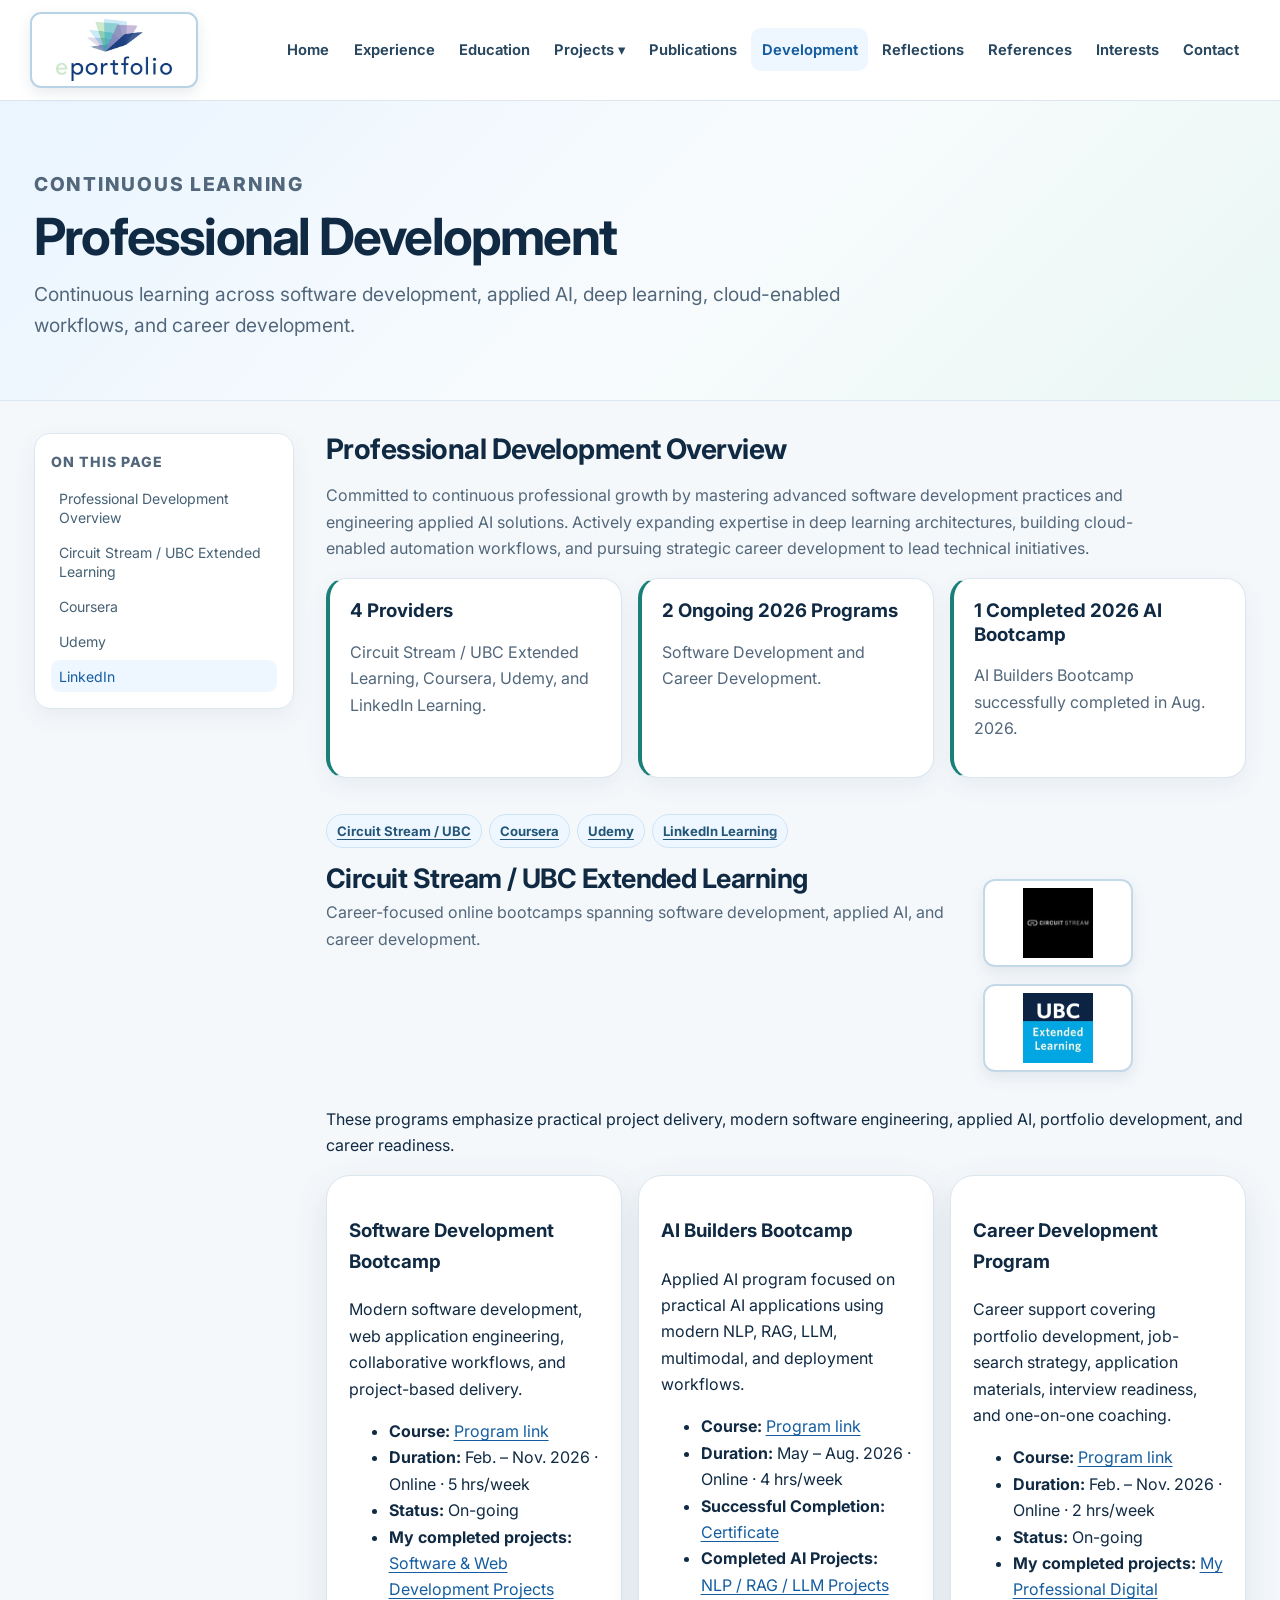
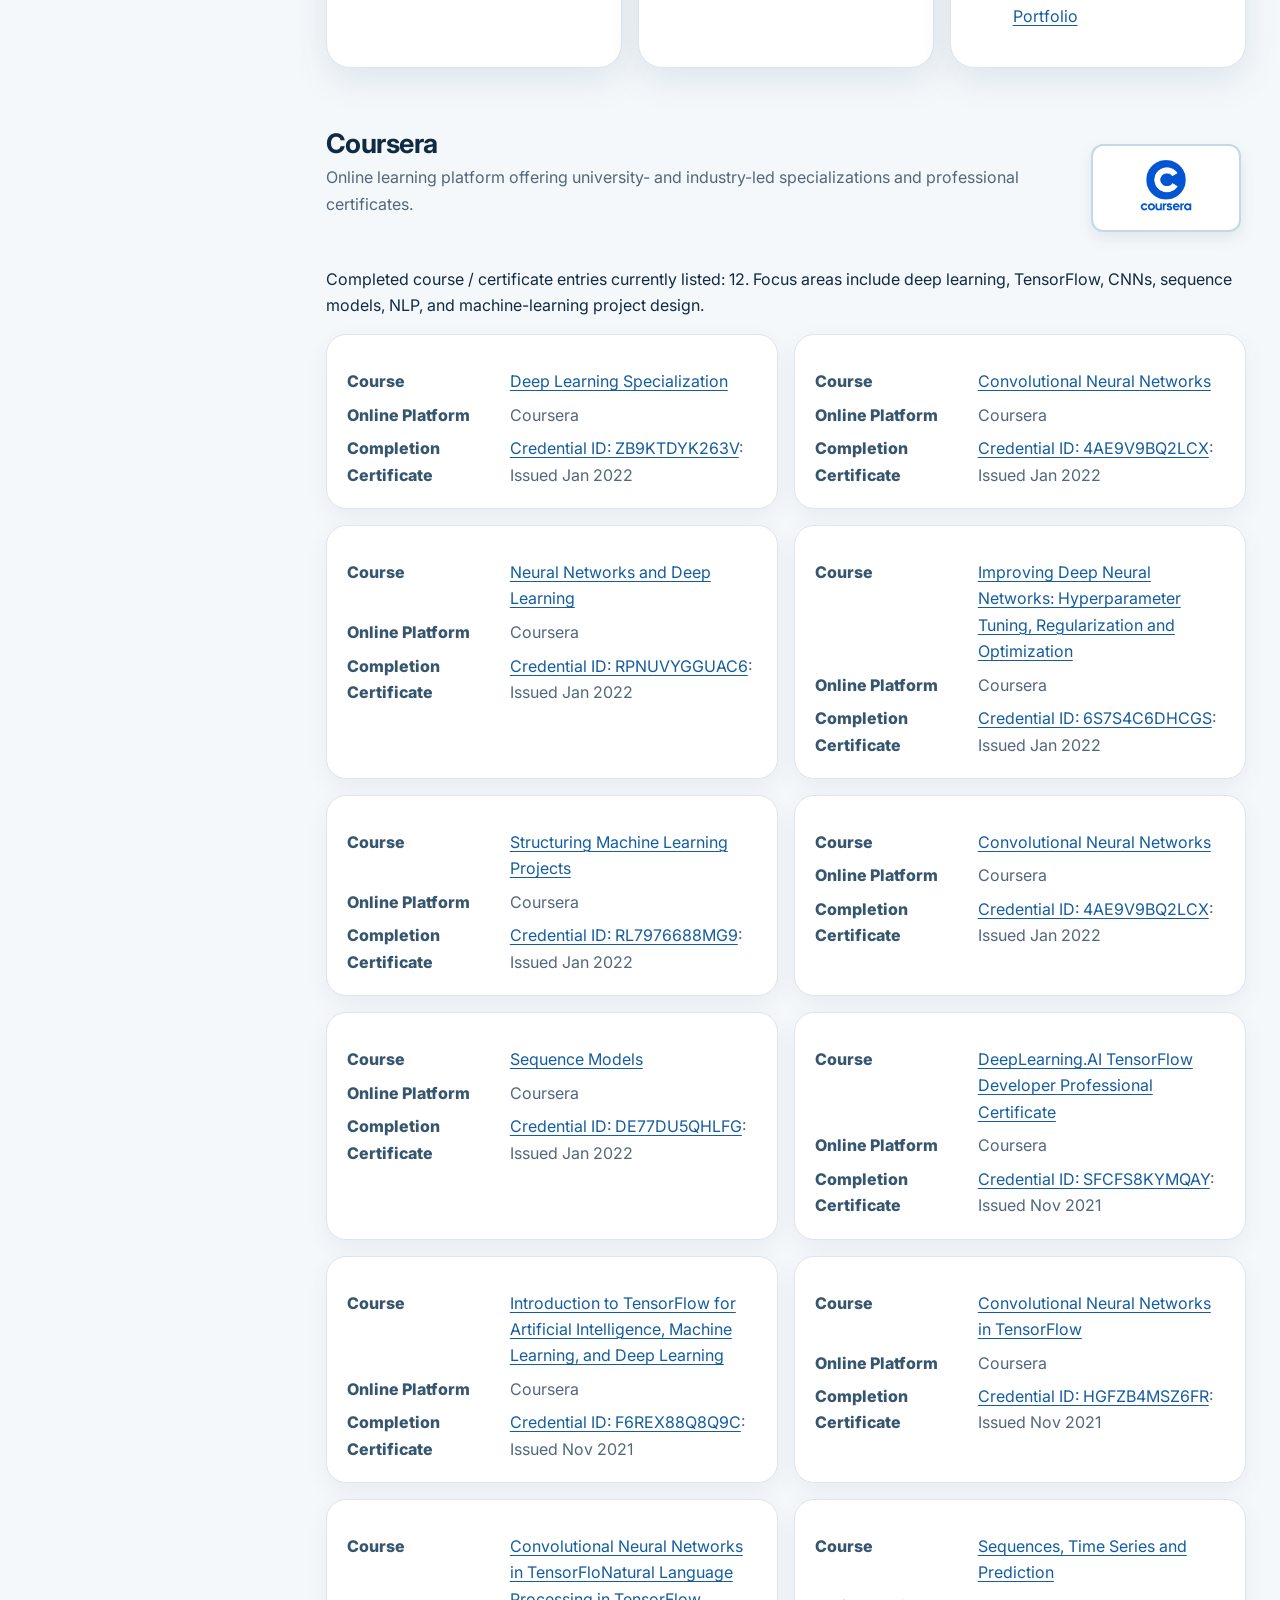
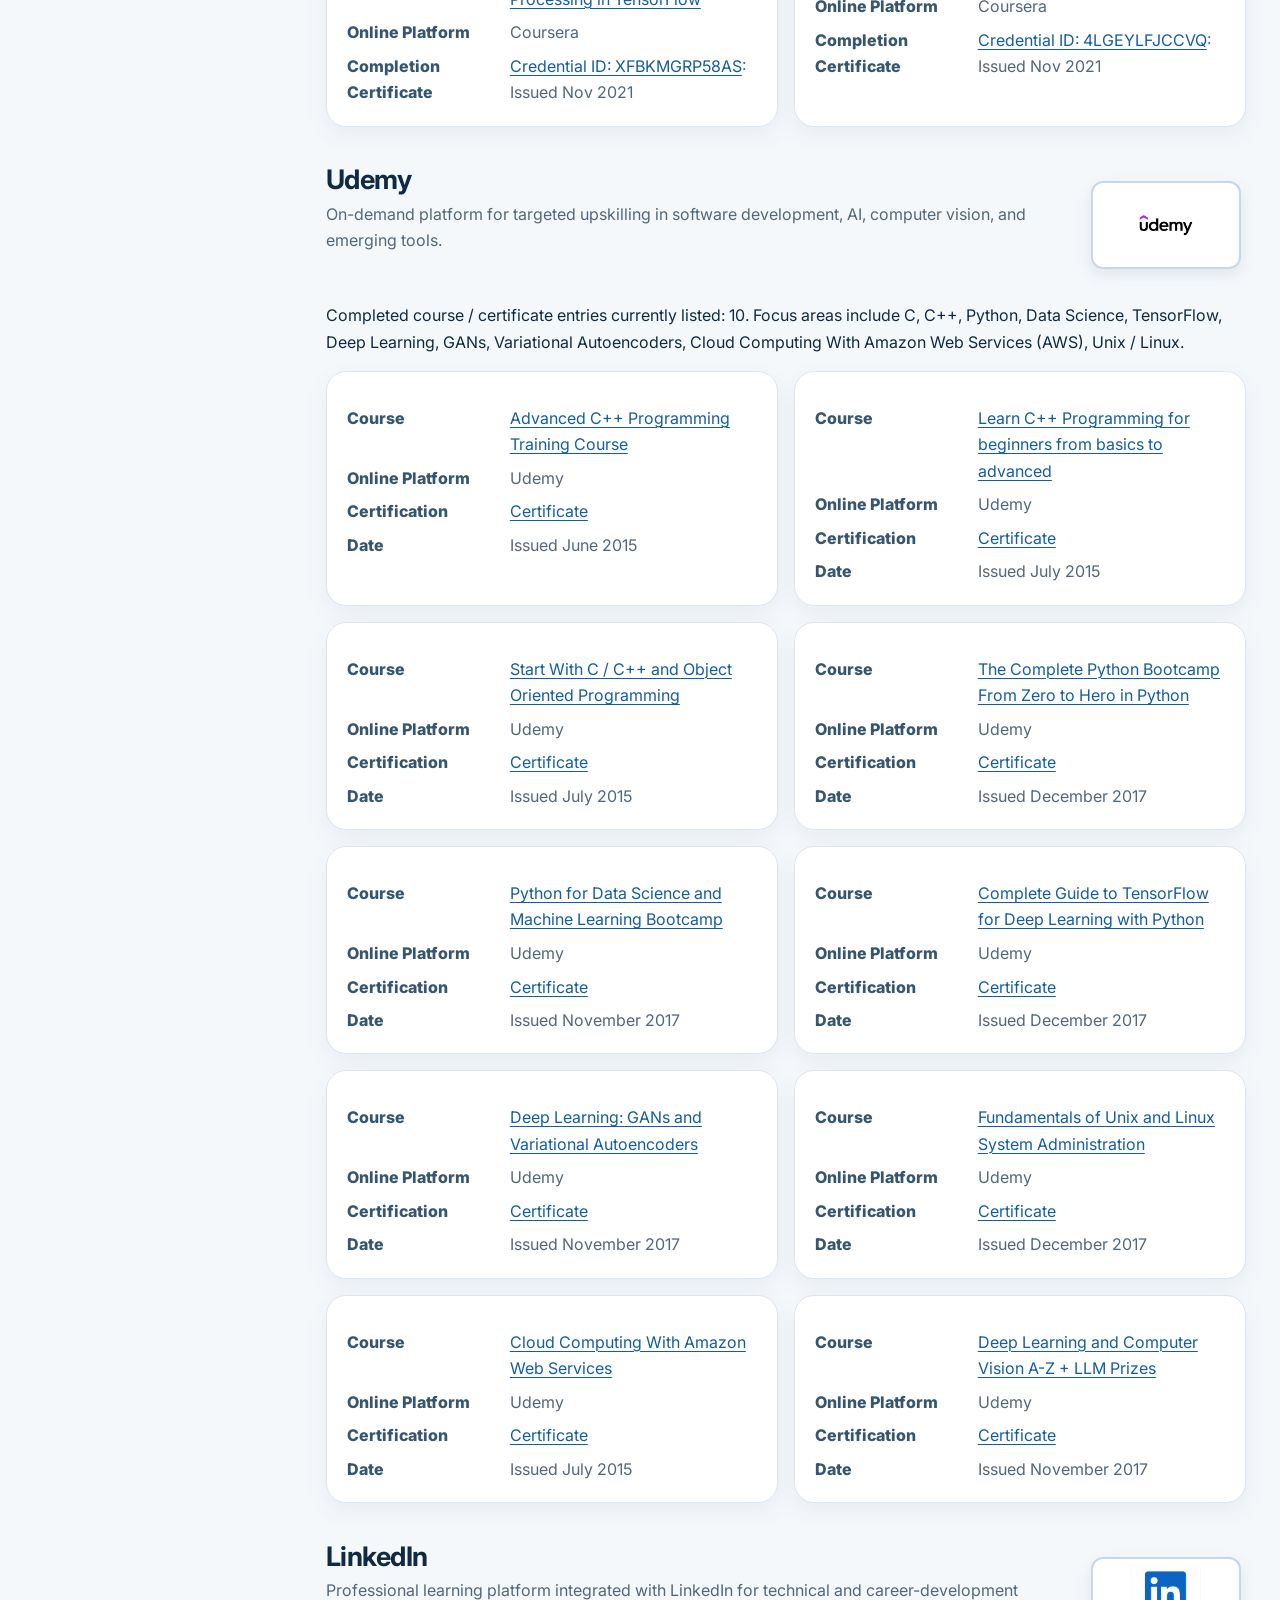
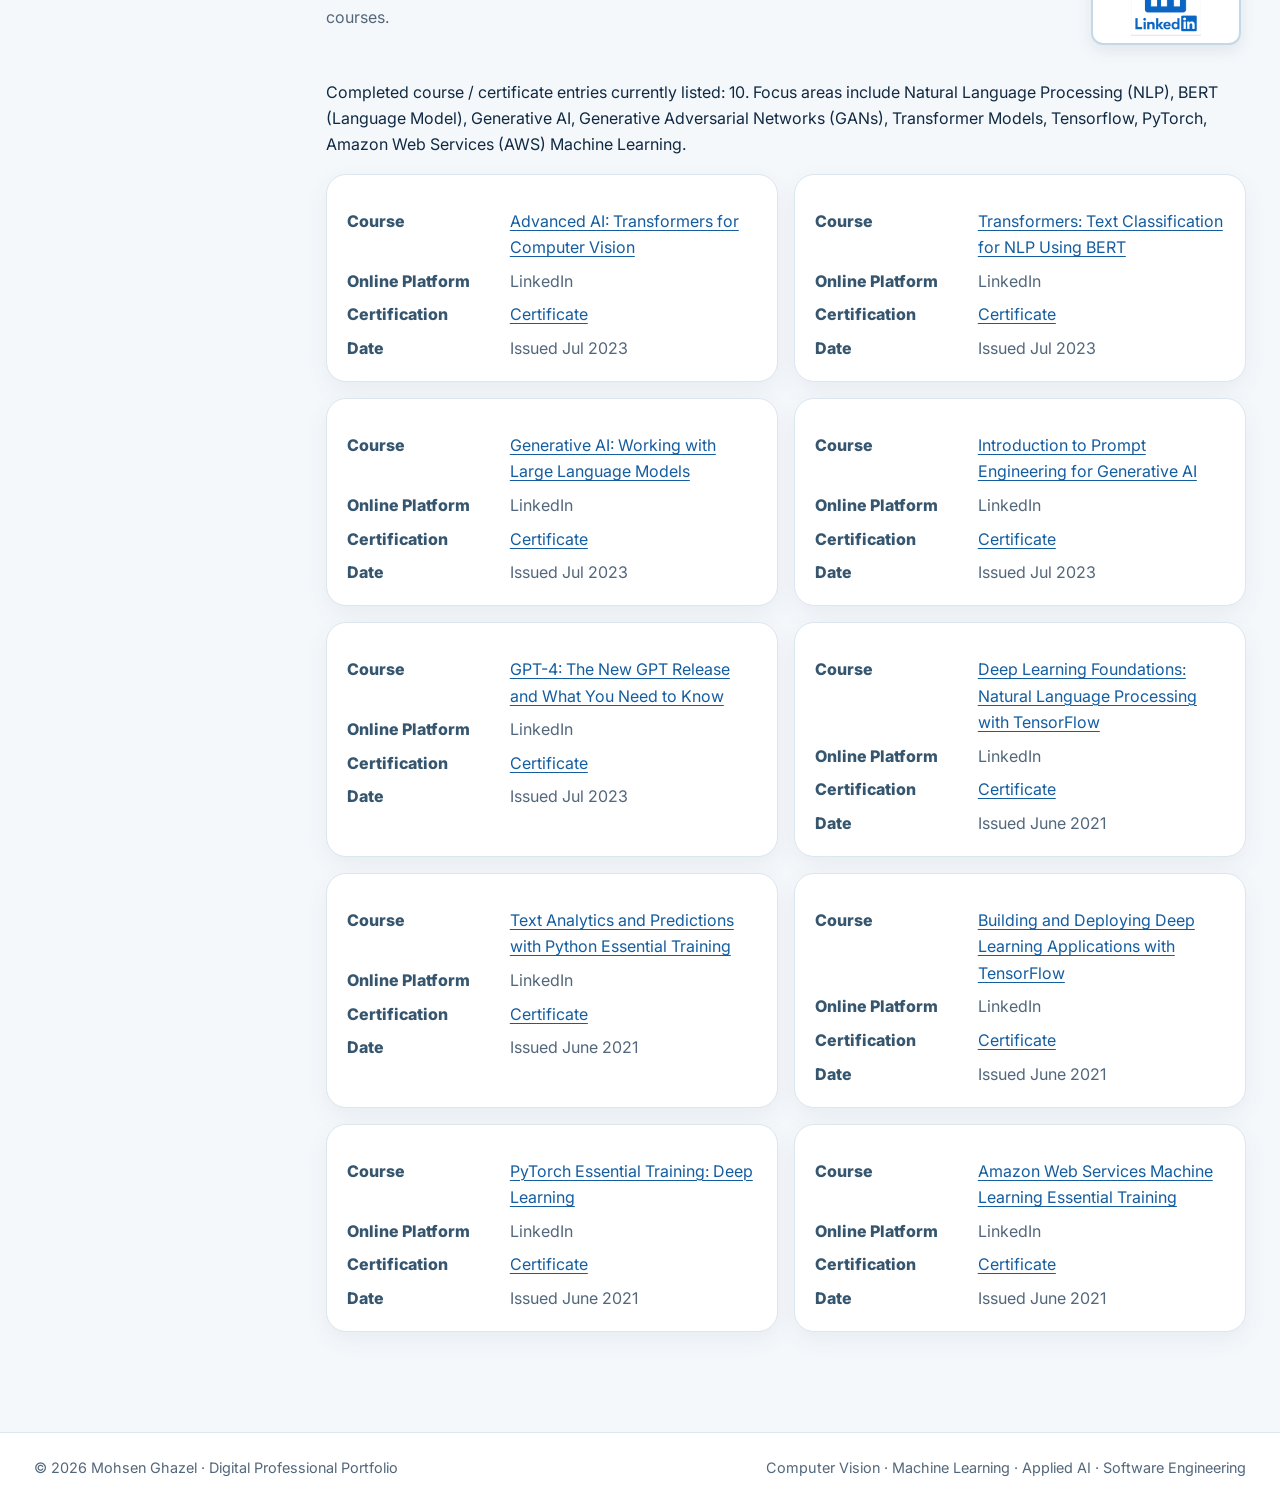
==== commit db3c4902: "Updated: 08-Sept-2026" ====
--- a/prof-dev.html
+++ b/prof-dev.html
@@ -162,9 +162,17 @@
                   <strong>Duration: </strong>May – Aug. 2026 · Online · 4
                   hrs/week
                 </li>
-                <li><strong>Status: </strong>Successful Completion</li>
                 <li>
-                  <strong>My completed projects: </strong
+                  <strong>Successful Completion:</strong>
+                  <a
+                    href="https://www.credly.com/badges/e9057e77-9708-4463-9c5f-7bcb5f75ee91/public_url"
+                    rel="noopener"
+                    target="_blank"
+                    >Certificate</a
+                  >
+                </li>
+                <li>
+                  <strong>Completed AI Projects: </strong
                   ><a href="nlp-projects.html">NLP / RAG / LLM Projects</a>
                 </li>
               </ul>
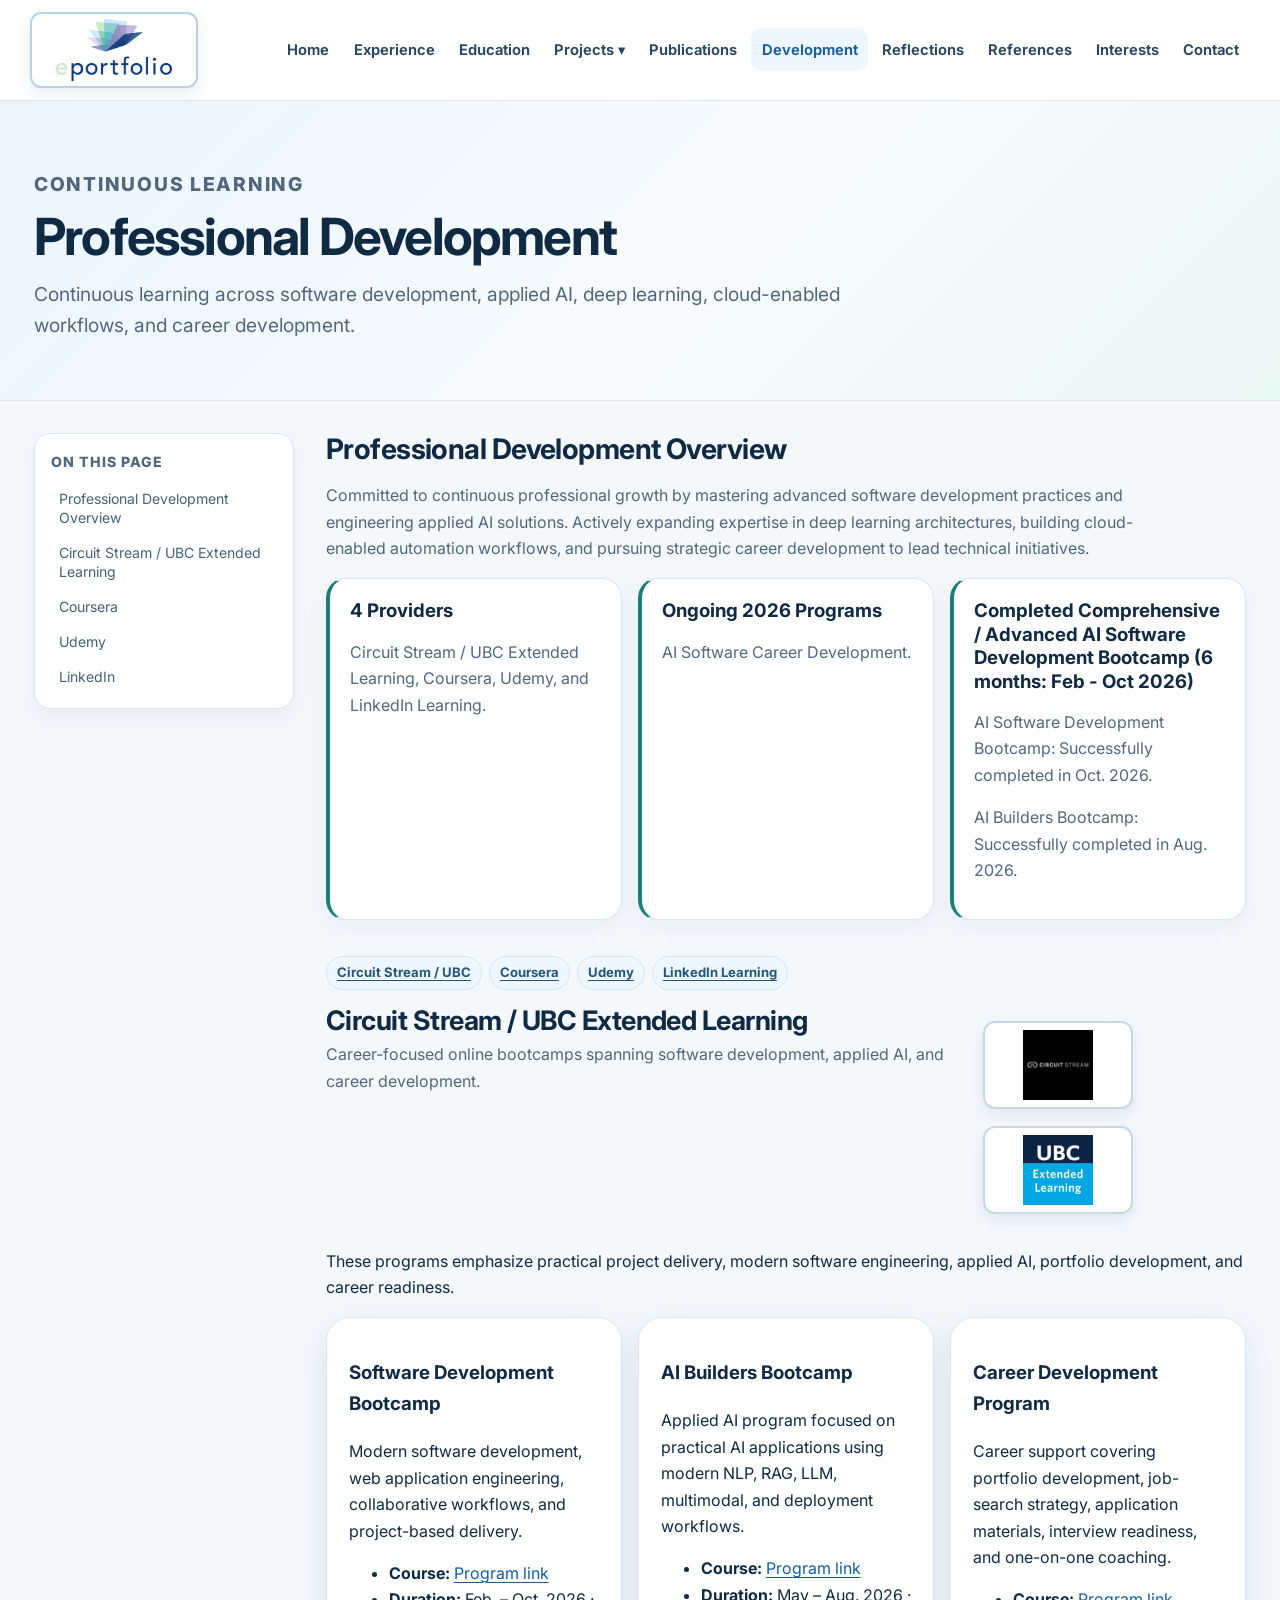
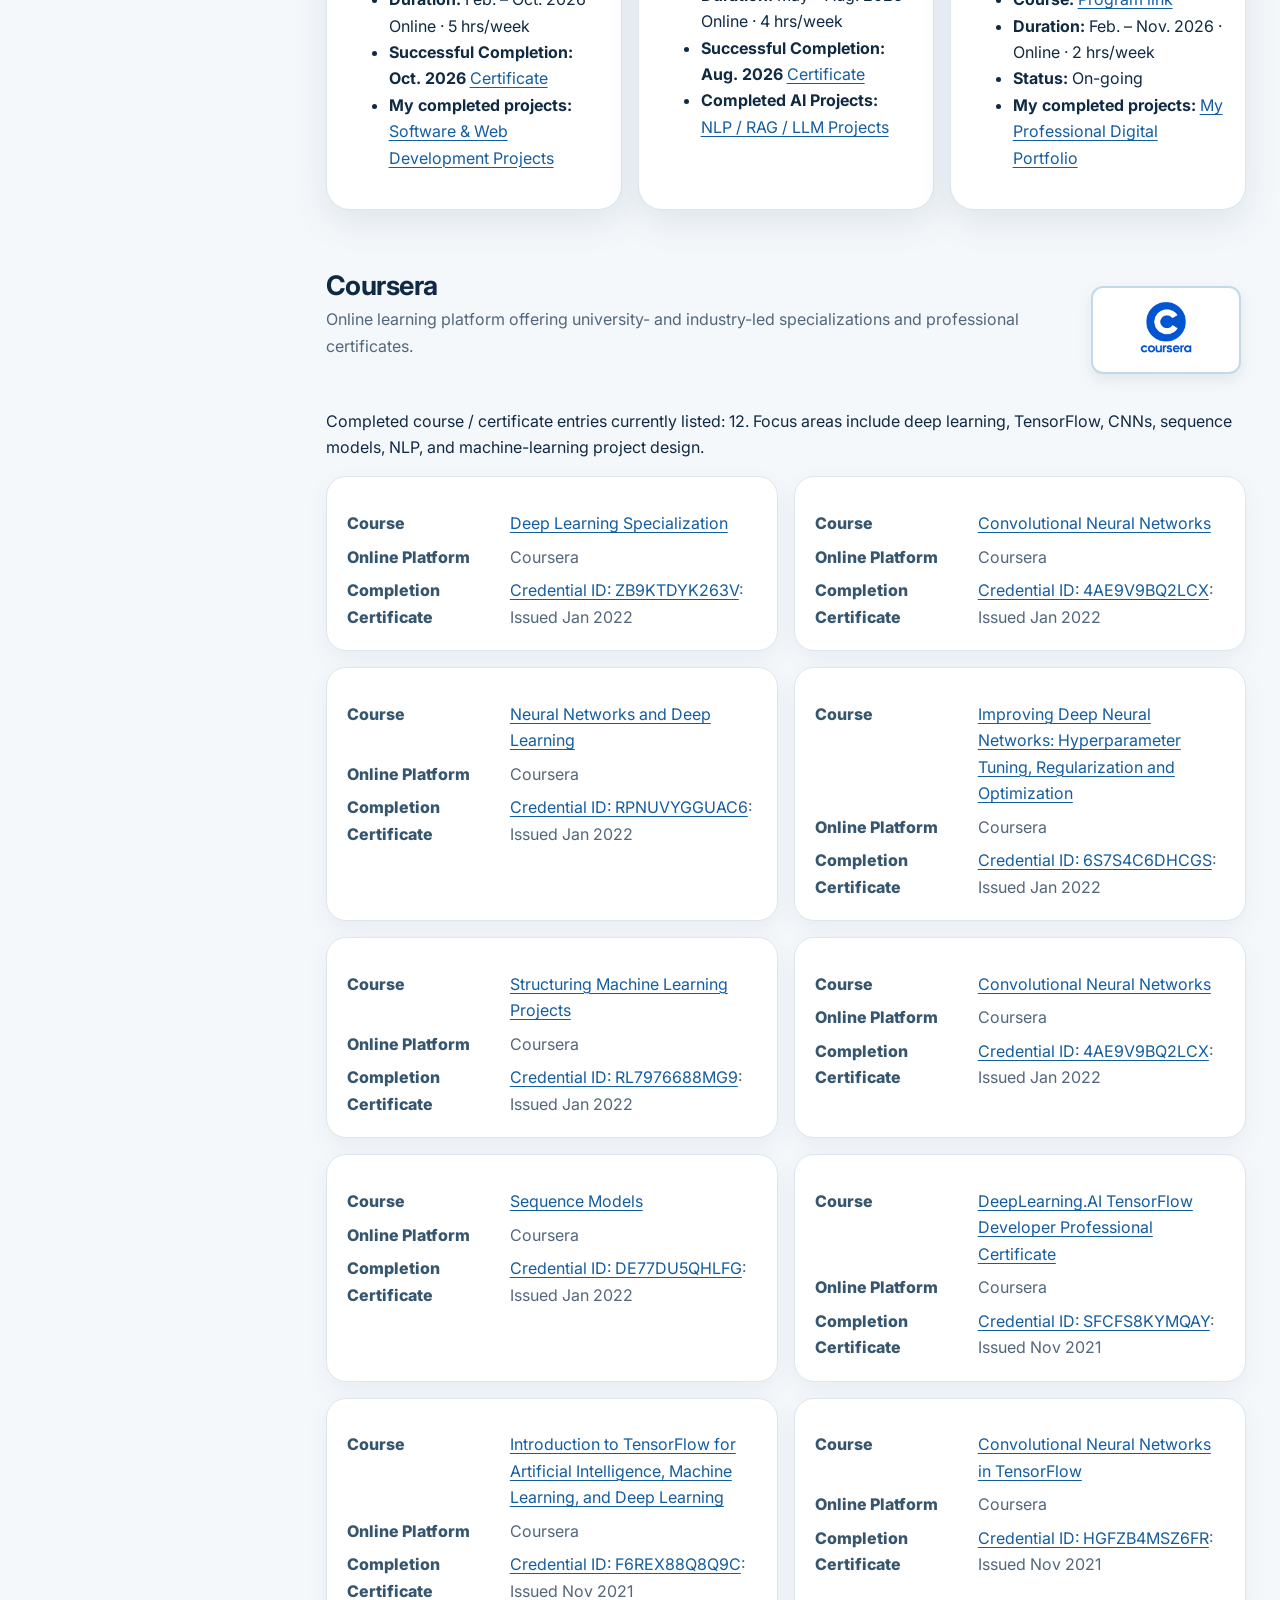
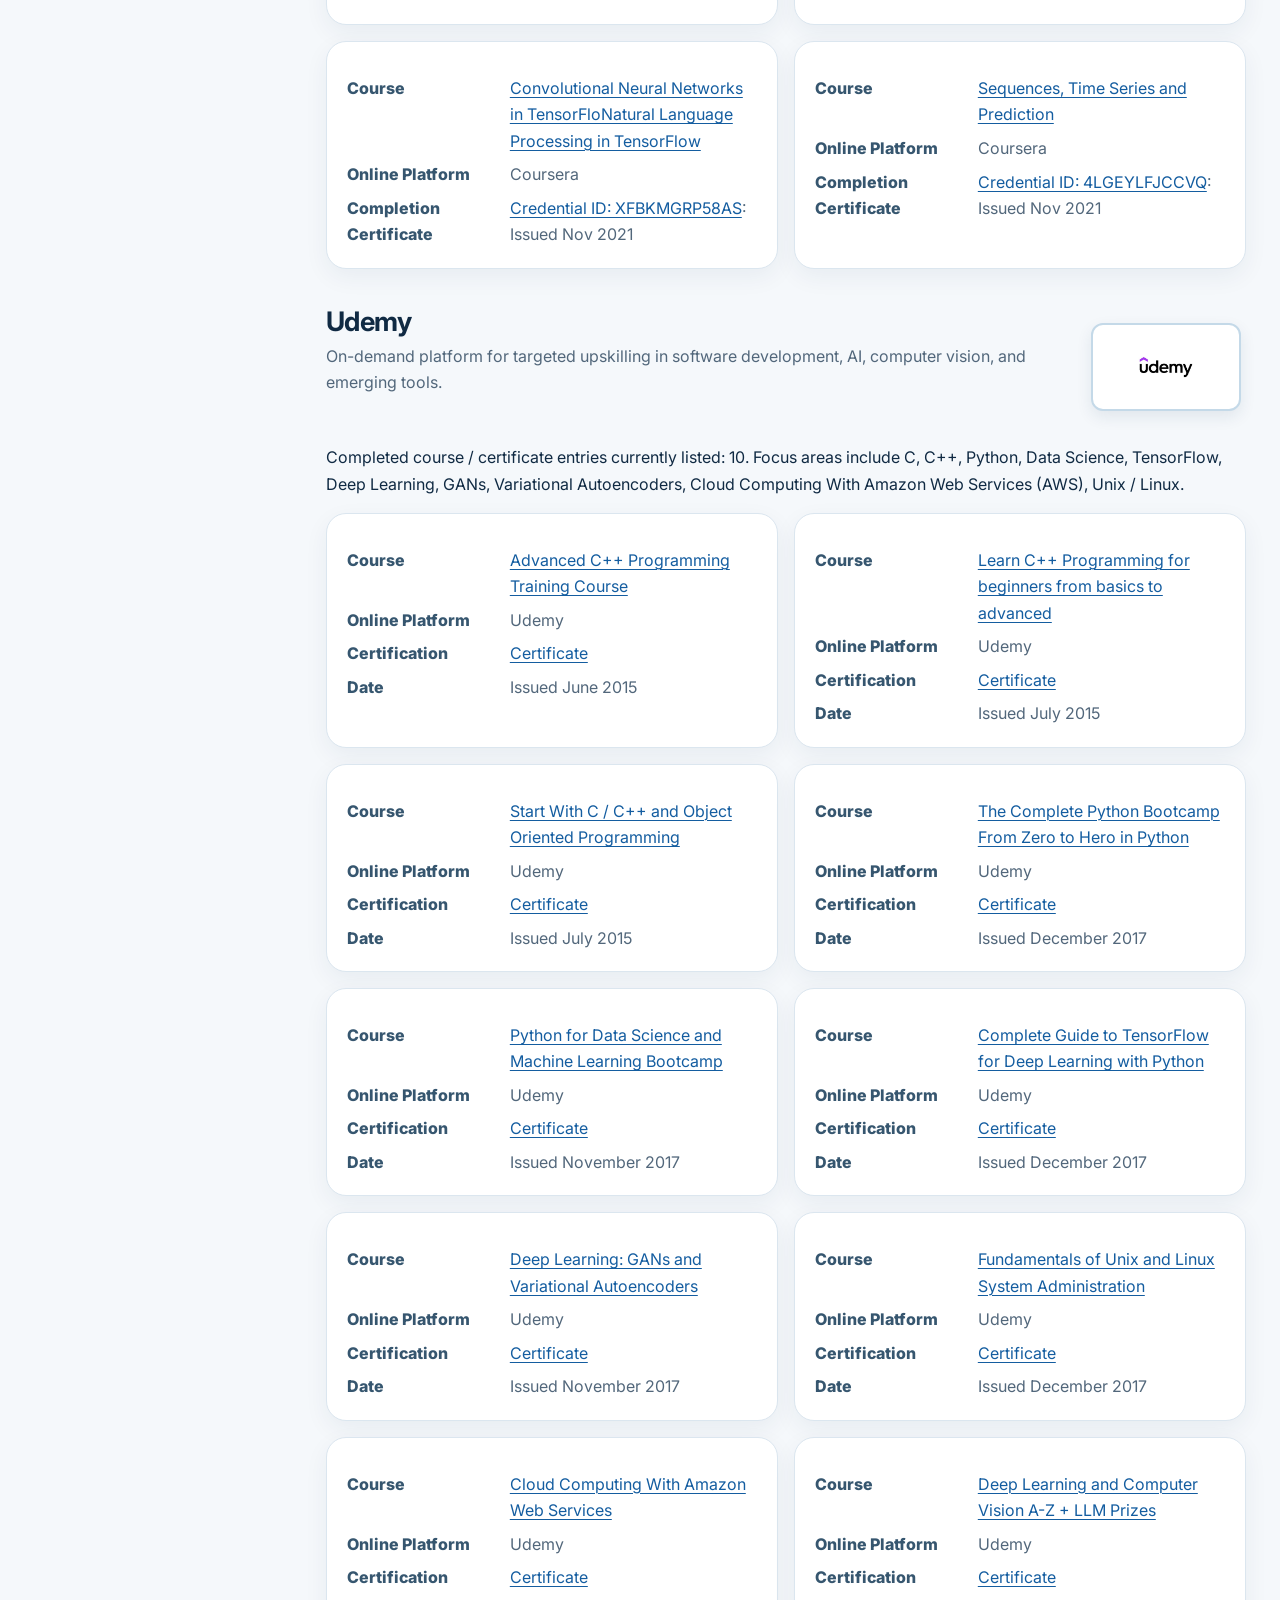
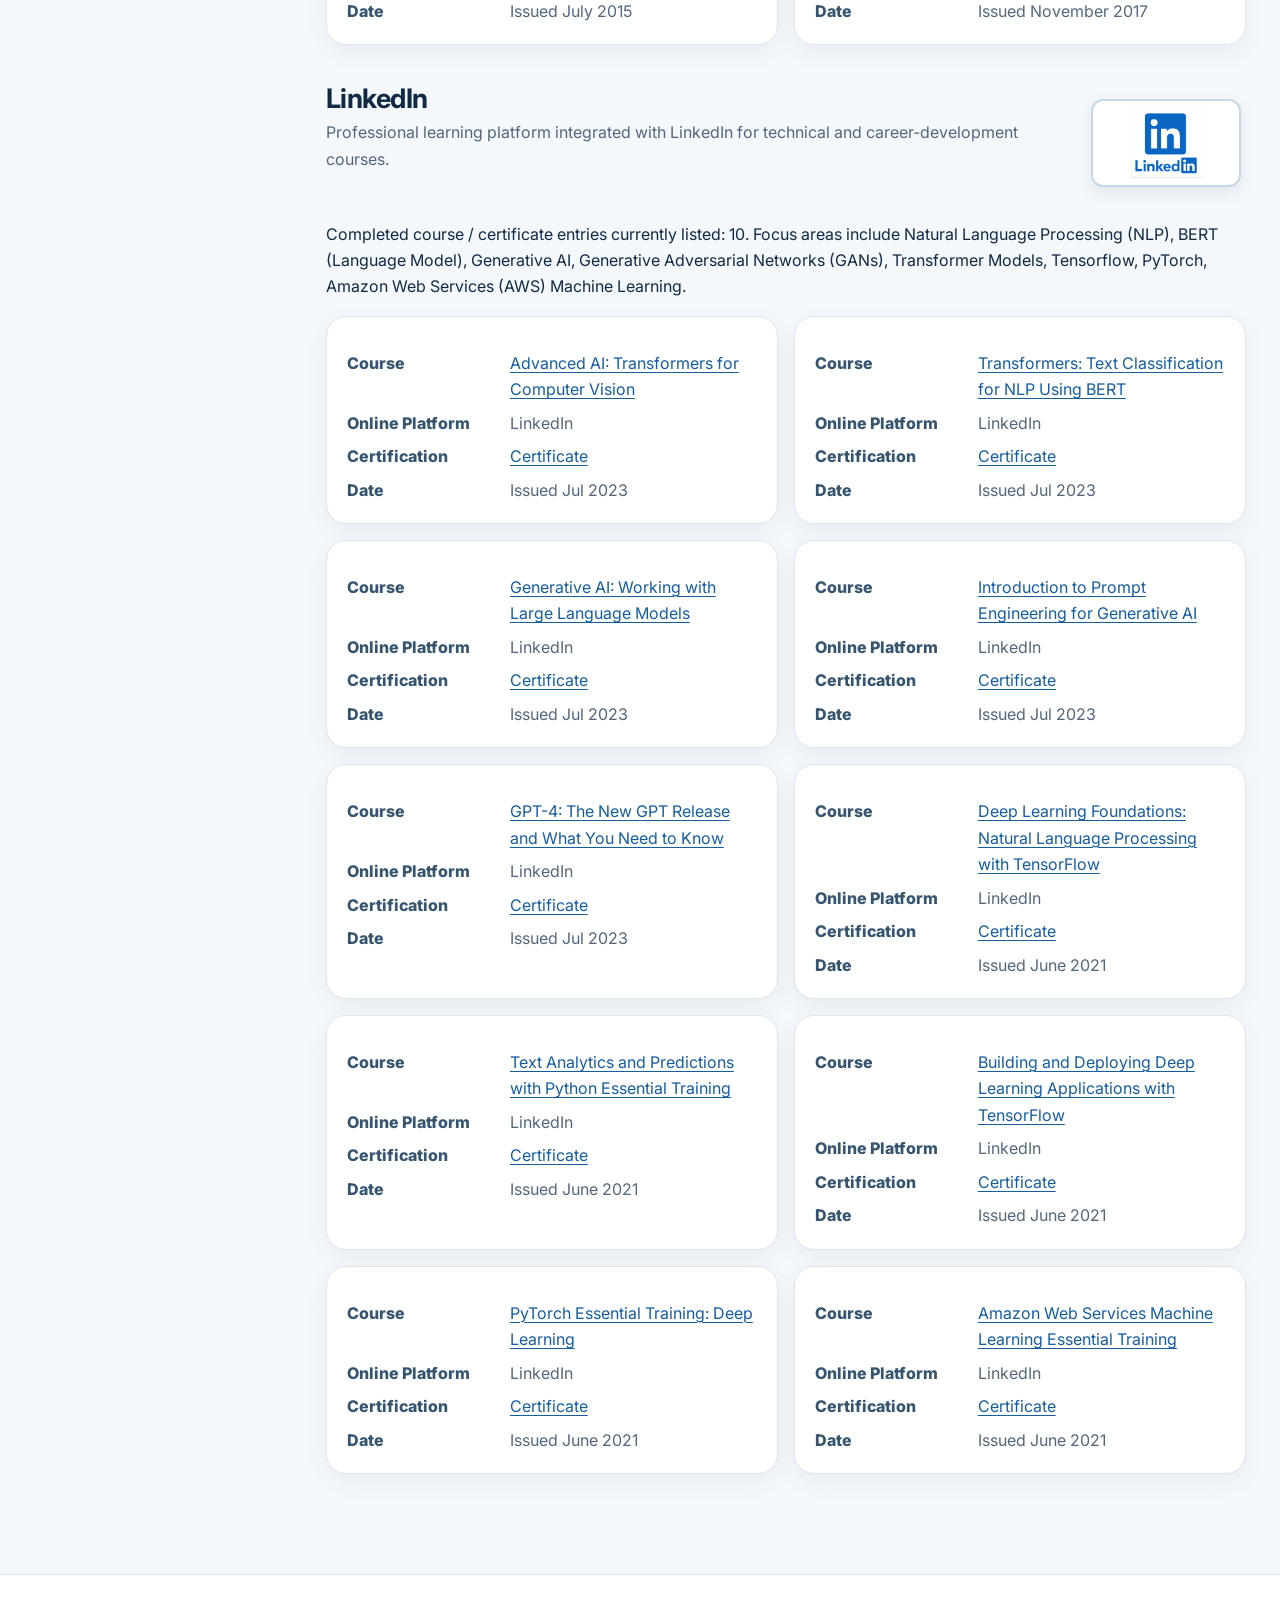
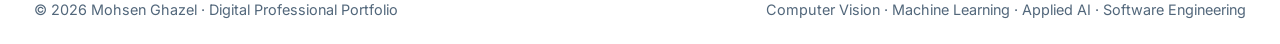
==== commit 0f6bd517: "Updated Circuit Stream AI Software Development completion: 05-Nov-2026" ====
--- a/prof-dev.html
+++ b/prof-dev.html
@@ -55,12 +55,13 @@
               </p>
             </article>
             <article class="card feature-card">
-              <h3>2 Ongoing 2026 Programs</h3>
-              <p>Software Development and Career Development.</p>
+              <h3> Ongoing 2026 Programs</h3>
+              <p>AI Software Career Development.</p>
             </article>
             <article class="card feature-card">
-              <h3>1 Completed 2026 AI Bootcamp</h3>
-              <p>AI Builders Bootcamp successfully completed in Aug. 2026.</p>
+              <h3>Completed Comprehensive / Advanced AI Software Development Bootcamp (6 months: Feb - Oct 2026)</h3>
+              <p>AI Software Development Bootcamp: Successfully completed in Oct. 2026.</p>
+              <p>AI Builders Bootcamp: Successfully completed in Aug. 2026.</p>
             </article>
           </div>
         </section>
@@ -130,10 +131,18 @@
                   >
                 </li>
                 <li>
-                  <strong>Duration: </strong>Feb. – Nov. 2026 · Online · 5
+                  <strong>Duration: </strong>Feb. – Oct. 2026 · Online · 5
                   hrs/week
                 </li>
-                <li><strong>Status: </strong>On-going</li>
+                <li>
+                  <strong>Successful Completion: Oct. 2026</strong>
+                  <a
+                    href="https://www.credly.com/badges/64d46af3-074e-4a65-9494-33408e895cdf/public_url"
+                    rel="noopener"
+                    target="_blank"
+                    >Certificate</a>
+                </li>
+
                 <li>
                   <strong>My completed projects: </strong
                   ><a href="software-web-projects.html"
@@ -163,13 +172,12 @@
                   hrs/week
                 </li>
                 <li>
-                  <strong>Successful Completion:</strong>
+                  <strong>Successful Completion: Aug. 2026</strong>
                   <a
                     href="https://www.credly.com/badges/e9057e77-9708-4463-9c5f-7bcb5f75ee91/public_url"
                     rel="noopener"
                     target="_blank"
-                    >Certificate</a
-                  >
+                    >Certificate</a>
                 </li>
                 <li>
                   <strong>Completed AI Projects: </strong
